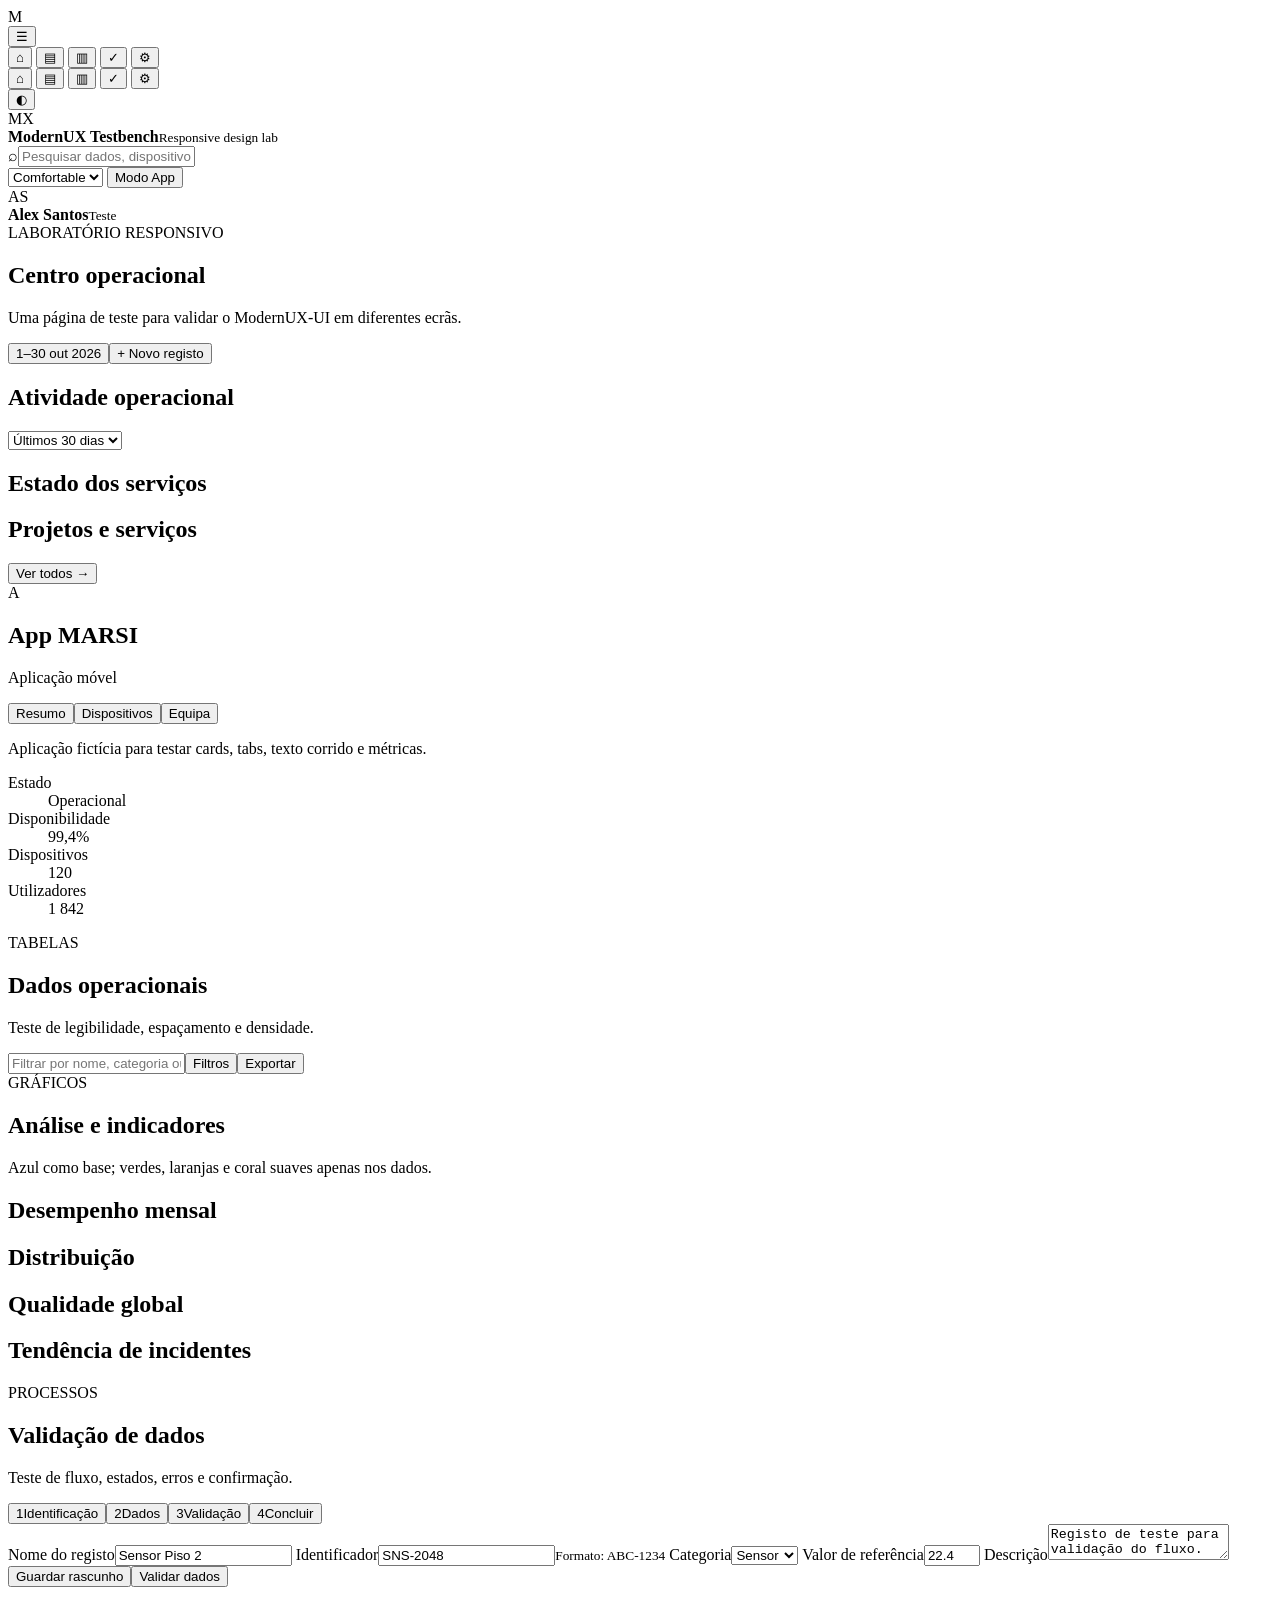
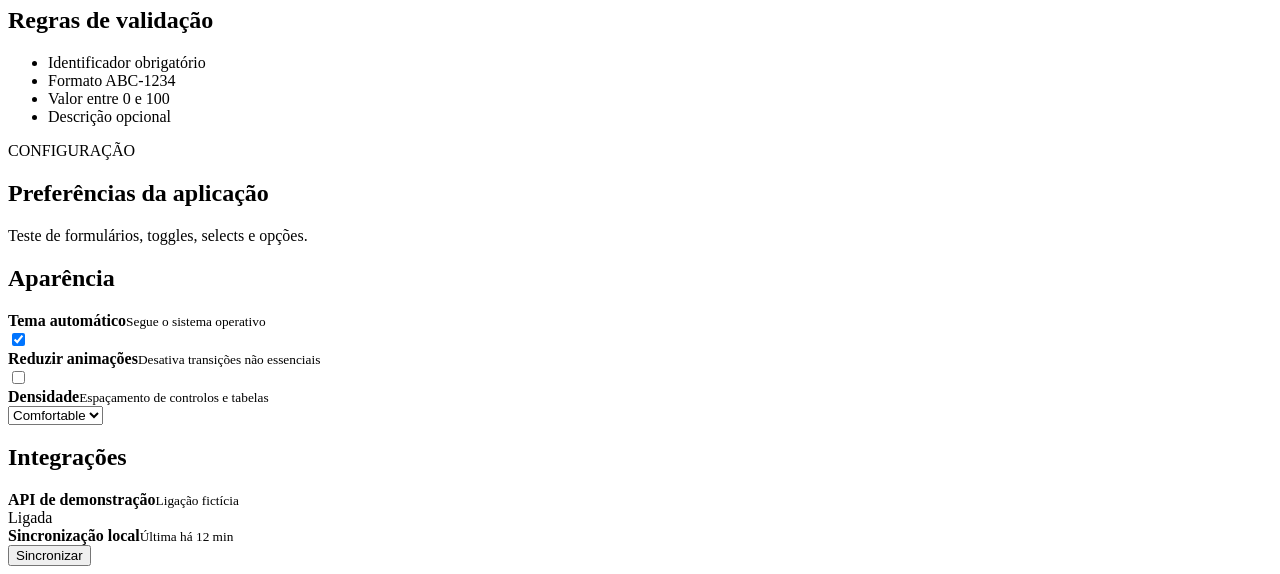
==== index.html @ af884798 "Add index.html for responsive ModernUX testbench" ====
<!doctype html>
<html lang="pt-PT">
<head>
<meta charset="utf-8">
<meta name="viewport" content="width=device-width,initial-scale=1,viewport-fit=cover">
<meta name="theme-color" content="#f4f8fc">
<title>ModernUX-UI Testbench</title>
<link rel="manifest" href="manifest.webmanifest">
<link rel="stylesheet" href="styles.css">
</head>
<body data-theme="light" data-density="comfortable" data-shell="web">
<div class="app-shell">
<aside class="rail" aria-label="Navegação principal">
  <div class="brand-mark">M</div>
  <div class="orb-wrap">
    <button id="menuOrb" class="menu-orb" aria-expanded="false" aria-label="Abrir menu">☰</button>
    <nav id="fanMenu" class="fan-menu" aria-label="Menu rápido">
      <button data-page="overview" aria-label="Visão geral">⌂</button>
      <button data-page="tables" aria-label="Tabelas">▤</button>
      <button data-page="charts" aria-label="Gráficos">▥</button>
      <button data-page="workflow" aria-label="Processos">✓</button>
      <button data-page="settings" aria-label="Configuração">⚙</button>
    </nav>
  </div>
  <nav class="rail-icons" aria-label="Atalhos">
    <button data-page="overview" title="Visão geral">⌂</button>
    <button data-page="tables" title="Tabelas">▤</button>
    <button data-page="charts" title="Gráficos">▥</button>
    <button data-page="workflow" title="Processos">✓</button>
    <button data-page="settings" title="Configuração">⚙</button>
  </nav>
  <div class="rail-bottom"><button id="themeToggle" title="Alternar tema">◐</button></div>
</aside>

<header class="topbar">
  <div class="app-identity">
    <div class="app-logo">MX</div>
    <div><strong>ModernUX Testbench</strong><small>Responsive design lab</small></div>
  </div>
  <label class="searchbox"><span>⌕</span><input placeholder="Pesquisar dados, dispositivos, projetos…" aria-label="Pesquisar"></label>
  <div class="top-actions">
    <select id="densitySelect" aria-label="Densidade">
      <option value="compact">Compact</option>
      <option value="comfortable" selected>Comfortable</option>
      <option value="spacious">Spacious</option>
    </select>
    <button id="shellToggle" class="ghost-btn">Modo App</button>
    <div class="user-chip"><span class="avatar">AS</span><div><strong>Alex Santos</strong><small>Teste</small></div></div>
  </div>
</header>

<main class="content">
<section class="page active" data-page="overview">
  <div class="page-heading">
    <div><span class="eyebrow">LABORATÓRIO RESPONSIVO</span><h1>Centro operacional</h1><p>Uma página de teste para validar o ModernUX-UI em diferentes ecrãs.</p></div>
    <div class="heading-actions"><button class="secondary-btn">1–30 out 2026</button><button class="primary-btn">+ Novo registo</button></div>
  </div>
  <div id="kpiGrid" class="kpi-grid"></div>
  <div class="dashboard-grid">
    <article class="panel panel-wide">
      <div class="panel-header"><div><span class="signal-rail"></span><h2>Atividade operacional</h2></div><select><option>Últimos 30 dias</option></select></div>
      <div id="activityChart" class="chart-host"></div>
    </article>
    <article class="panel"><div class="panel-header"><h2>Estado dos serviços</h2></div><div id="donutChart" class="donut-wrap"></div></article>
    <article class="panel table-panel span-2">
      <div class="panel-header"><div><span class="signal-rail"></span><h2>Projetos e serviços</h2></div><button class="text-btn" data-page="tables">Ver todos →</button></div>
      <div id="overviewTable"></div>
    </article>
    <article class="panel inspector">
      <div class="inspector-title"><div class="app-logo">A</div><div><h2>App MARSI</h2><p>Aplicação móvel</p></div></div>
      <div class="tabs"><button class="active">Resumo</button><button>Dispositivos</button><button>Equipa</button></div>
      <p class="muted">Aplicação fictícia para testar cards, tabs, texto corrido e métricas.</p>
      <dl class="detail-list">
        <div><dt>Estado</dt><dd><span class="status ok">Operacional</span></dd></div>
        <div><dt>Disponibilidade</dt><dd>99,4%</dd></div>
        <div><dt>Dispositivos</dt><dd>120</dd></div>
        <div><dt>Utilizadores</dt><dd>1 842</dd></div>
      </dl>
    </article>
  </div>
</section>

<section class="page" data-page="tables">
  <div class="page-heading"><div><span class="eyebrow">TABELAS</span><h1>Dados operacionais</h1><p>Teste de legibilidade, espaçamento e densidade.</p></div></div>
  <article class="panel">
    <div class="toolbar"><input id="tableSearch" placeholder="Filtrar por nome, categoria ou responsável…"><button class="secondary-btn">Filtros</button><button class="primary-btn">Exportar</button></div>
    <div id="fullTable"></div>
  </article>
</section>

<section class="page" data-page="charts">
  <div class="page-heading"><div><span class="eyebrow">GRÁFICOS</span><h1>Análise e indicadores</h1><p>Azul como base; verdes, laranjas e coral suaves apenas nos dados.</p></div></div>
  <div class="analytics-grid">
    <article class="panel span-2"><div class="panel-header"><h2>Desempenho mensal</h2></div><div id="lineChart" class="chart-host"></div></article>
    <article class="panel"><div class="panel-header"><h2>Distribuição</h2></div><div id="barsChart" class="chart-host"></div></article>
    <article class="panel"><div class="panel-header"><h2>Qualidade global</h2></div><div id="heatmap"></div></article>
    <article class="panel span-2"><div class="panel-header"><h2>Tendência de incidentes</h2></div><div id="trendChart" class="chart-host"></div></article>
  </div>
</section>

<section class="page" data-page="workflow">
  <div class="page-heading"><div><span class="eyebrow">PROCESSOS</span><h1>Validação de dados</h1><p>Teste de fluxo, estados, erros e confirmação.</p></div></div>
  <div class="workflow-layout">
    <article class="panel">
      <div class="steps"><button class="step active"><span>1</span>Identificação</button><button class="step"><span>2</span>Dados</button><button class="step"><span>3</span>Validação</button><button class="step"><span>4</span>Concluir</button></div>
      <form id="validationForm" class="form-grid" novalidate>
        <label>Nome do registo<input name="name" value="Sensor Piso 2" required></label>
        <label>Identificador<input name="id" value="SNS-2048" required pattern="[A-Z]{3}-[0-9]{4}"><small>Formato: ABC-1234</small></label>
        <label>Categoria<select name="category"><option>Sensor</option><option>Projeto</option><option>Serviço</option></select></label>
        <label>Valor de referência<input name="value" type="number" value="22.4" min="0" max="100"></label>
        <label class="span-2">Descrição<textarea name="description">Registo de teste para validação do fluxo.</textarea></label>
        <div id="formMessage" class="form-message span-2"></div>
        <div class="form-actions span-2"><button type="button" class="secondary-btn">Guardar rascunho</button><button type="submit" class="primary-btn">Validar dados</button></div>
      </form>
    </article>
    <article class="panel"><div class="panel-header"><h2>Regras de validação</h2></div><ul class="check-list"><li>Identificador obrigatório</li><li>Formato ABC-1234</li><li>Valor entre 0 e 100</li><li>Descrição opcional</li></ul></article>
  </div>
</section>

<section class="page" data-page="settings">
  <div class="page-heading"><div><span class="eyebrow">CONFIGURAÇÃO</span><h1>Preferências da aplicação</h1><p>Teste de formulários, toggles, selects e opções.</p></div></div>
  <div class="settings-grid">
    <article class="panel"><h2>Aparência</h2>
      <div class="setting-row"><div><strong>Tema automático</strong><small>Segue o sistema operativo</small></div><label class="switch"><input type="checkbox" checked><span></span></label></div>
      <div class="setting-row"><div><strong>Reduzir animações</strong><small>Desativa transições não essenciais</small></div><label class="switch"><input type="checkbox"><span></span></label></div>
      <div class="setting-row"><div><strong>Densidade</strong><small>Espaçamento de controlos e tabelas</small></div><select><option>Compact</option><option selected>Comfortable</option><option>Spacious</option></select></div>
    </article>
    <article class="panel"><h2>Integrações</h2>
      <div class="setting-row"><div><strong>API de demonstração</strong><small>Ligação fictícia</small></div><span class="status ok">Ligada</span></div>
      <div class="setting-row"><div><strong>Sincronização local</strong><small>Última há 12 min</small></div><button class="secondary-btn">Sincronizar</button></div>
    </article>
  </div>
</section>
</main>
</div>
<script src="data.js"></script>
<script src="app.js"></script>
</body>
</html>
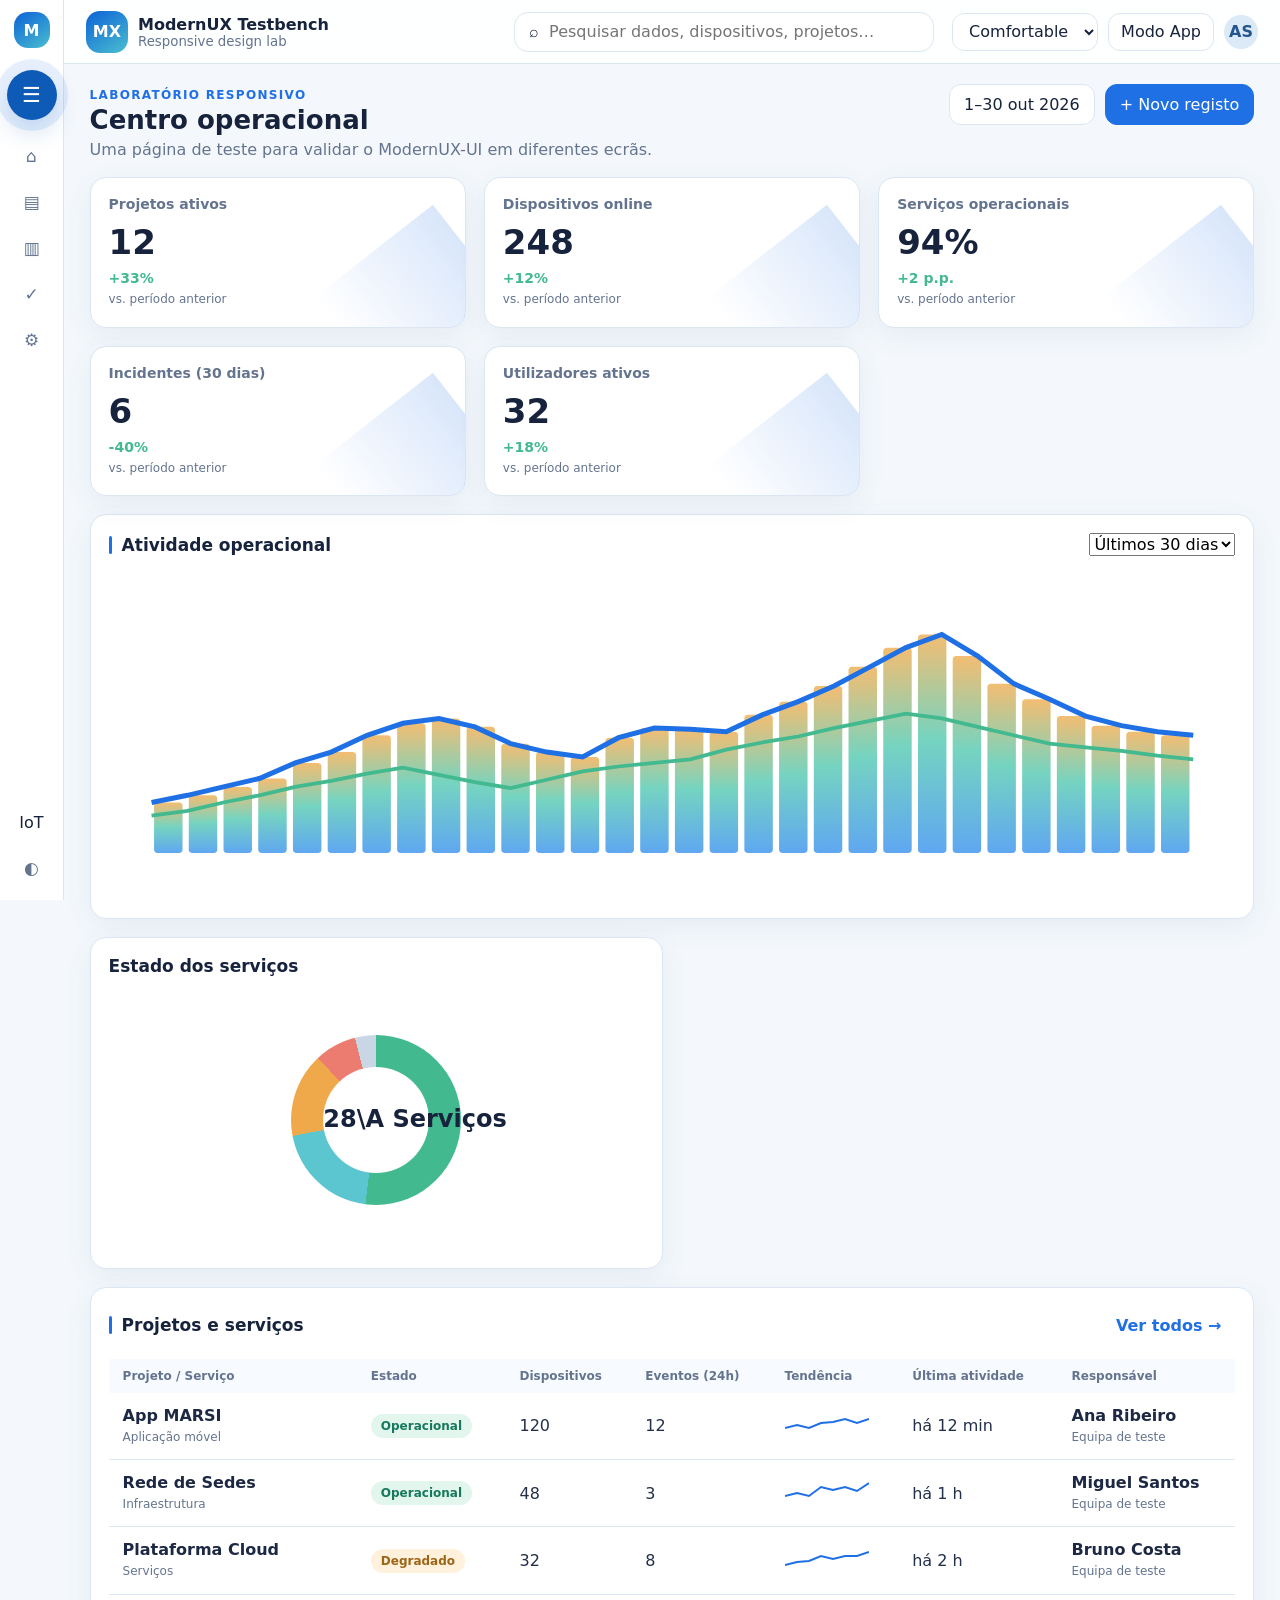
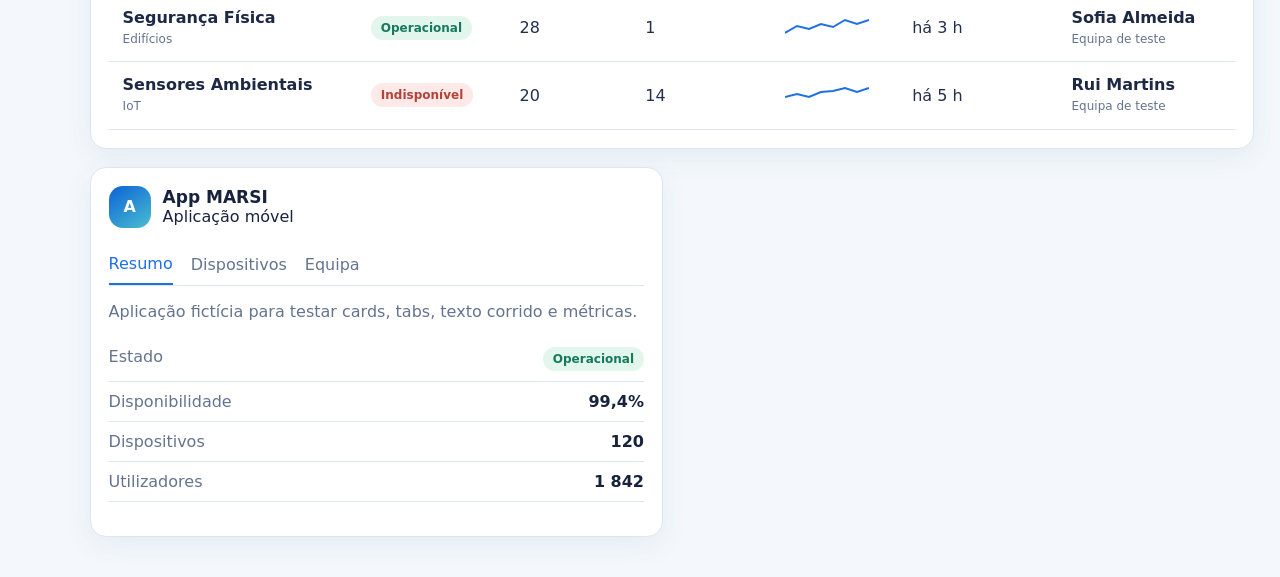
==== commit cff8973d: "Link IoT lab from main testbench" ====
--- a/index.html
+++ b/index.html
@@ -29,7 +29,7 @@
     <button data-page="workflow" title="Processos">✓</button>
     <button data-page="settings" title="Configuração">⚙</button>
   </nav>
-  <div class="rail-bottom"><button id="themeToggle" title="Alternar tema">◐</button></div>
+  <div class="rail-bottom"><a href="iot.html" title="IoT Lab" style="display:grid;place-items:center;width:40px;height:40px;border-radius:12px;text-decoration:none;color:inherit">IoT</a><button id="themeToggle" title="Alternar tema">◐</button></div>
 </aside>
 
 <header class="topbar">
--- a/styles.css
+++ b/styles.css
@@ -0,0 +1,49 @@
+:root{
+--bg:#f4f8fc;--surface:#fff;--surface2:#f7faff;--text:#17233d;--text2:#64748f;--line:#dbe6f2;
+--blue:#1f6fe5;--blue2:#63a8f6;--cyan:#5cc6d0;--green:#42b98f;--orange:#efa94b;--coral:#ed7c70;
+--shadow:0 8px 28px rgba(49,89,140,.08);--rail:64px;--top:64px;--gap:18px;--row:58px;--pad:18px;
+font-family:Inter,ui-sans-serif,system-ui,-apple-system,BlinkMacSystemFont,"Segoe UI",sans-serif}
+body[data-theme="dark"]{--bg:#101722;--surface:#17212e;--surface2:#1c2938;--text:#edf4ff;--text2:#9fb0c7;--line:#2b3a4d;--shadow:0 8px 28px rgba(0,0,0,.22)}
+body[data-density="compact"]{--gap:12px;--row:46px;--pad:14px}
+body[data-density="spacious"]{--gap:24px;--row:68px;--pad:24px}
+*{box-sizing:border-box}html,body{margin:0;min-height:100%;background:var(--bg);color:var(--text)}
+button,input,select,textarea{font:inherit}button{cursor:pointer}
+.app-shell{min-height:100vh;padding-left:var(--rail);padding-top:var(--top)}
+.rail{position:fixed;z-index:60;left:0;top:0;bottom:0;width:var(--rail);background:color-mix(in srgb,var(--surface) 92%,transparent);border-right:1px solid var(--line);display:flex;flex-direction:column;align-items:center;gap:16px;padding:12px 6px}
+.brand-mark,.app-logo{display:grid;place-items:center;background:linear-gradient(145deg,#0c62d6,#4abed0);color:#fff;font-weight:800;border-radius:14px}
+.brand-mark{width:36px;height:36px}.app-logo{width:42px;height:42px}
+.orb-wrap{position:relative;margin-top:6px}.menu-orb{width:50px;height:50px;border:0;border-radius:50%;background:#0e5bb7;color:#fff;font-size:21px;box-shadow:0 0 0 11px color-mix(in srgb,var(--blue) 10%,transparent),0 12px 24px rgba(10,87,176,.18);position:relative;z-index:4}
+.fan-menu{position:absolute;left:25px;top:25px;width:1px;height:1px;pointer-events:none}
+.fan-menu button{position:absolute;width:40px;height:40px;border-radius:50%;border:1px solid var(--line);background:var(--surface);color:var(--text);box-shadow:var(--shadow);opacity:0;transform:translate(-20px,-20px) scale(.7);transition:.22s ease}
+.orb-wrap.open .fan-menu{pointer-events:auto}.orb-wrap.open .fan-menu button{opacity:1}
+.orb-wrap.open .fan-menu button:nth-child(1){transform:translate(8px,-86px)}.orb-wrap.open .fan-menu button:nth-child(2){transform:translate(48px,-68px)}
+.orb-wrap.open .fan-menu button:nth-child(3){transform:translate(70px,-28px)}.orb-wrap.open .fan-menu button:nth-child(4){transform:translate(64px,16px)}
+.orb-wrap.open .fan-menu button:nth-child(5){transform:translate(32px,50px)}
+.rail-icons,.rail-bottom{display:flex;flex-direction:column;gap:6px}.rail-icons button,.rail-bottom button{width:40px;height:40px;border:0;border-radius:12px;background:transparent;color:var(--text2);font-size:17px}
+.rail-icons button:hover,.rail-icons button.active,.rail-bottom button:hover{background:var(--surface2);color:var(--blue)}.rail-bottom{margin-top:auto}
+.topbar{position:fixed;z-index:50;left:var(--rail);right:0;top:0;height:var(--top);display:grid;grid-template-columns:minmax(220px,1fr) minmax(260px,520px) minmax(260px,1fr);align-items:center;gap:18px;padding:0 22px;background:color-mix(in srgb,var(--surface) 88%,transparent);backdrop-filter:blur(18px);border-bottom:1px solid var(--line)}
+.app-identity,.user-chip{display:flex;align-items:center;gap:10px}.app-identity strong,.app-identity small,.user-chip strong,.user-chip small{display:block}.app-identity small,.user-chip small{color:var(--text2)}
+.searchbox{height:40px;border:1px solid var(--line);border-radius:14px;background:var(--surface);display:flex;align-items:center;gap:8px;padding:0 14px}.searchbox input{border:0;outline:0;background:transparent;width:100%;color:var(--text)}
+.top-actions{display:flex;justify-content:flex-end;align-items:center;gap:10px}.top-actions select,.ghost-btn{height:38px;border:1px solid var(--line);background:var(--surface);color:var(--text);border-radius:12px;padding:0 12px}.avatar{width:34px;height:34px;border-radius:50%;display:grid;place-items:center;background:#dce9f7;color:#23558e;font-weight:700}
+.content{padding:20px clamp(14px,2vw,34px) 40px;max-width:1920px;margin:0 auto}.page{display:none}.page.active{display:block}
+.page-heading{display:flex;justify-content:space-between;align-items:flex-start;gap:20px;margin-bottom:var(--gap)}.page-heading h1{font-size:clamp(26px,2vw,38px);line-height:1.05;margin:4px 0 6px}.page-heading p{margin:0;color:var(--text2)}.eyebrow{font-size:12px;letter-spacing:.11em;color:var(--blue);font-weight:700}.heading-actions{display:flex;gap:10px}
+.primary-btn,.secondary-btn,.text-btn{border-radius:12px;padding:10px 14px}.primary-btn{background:var(--blue);color:#fff;border:1px solid var(--blue)}.secondary-btn{background:var(--surface);color:var(--text);border:1px solid var(--line)}.text-btn{border:0;background:transparent;color:var(--blue);font-weight:700}
+.kpi-grid{display:grid;grid-template-columns:repeat(5,minmax(0,1fr));gap:var(--gap);margin-bottom:var(--gap)}.kpi{position:relative;overflow:hidden;min-height:136px;padding:18px;background:var(--surface);border:1px solid var(--line);border-radius:16px;box-shadow:var(--shadow)}
+.kpi::after{content:"";position:absolute;right:-30px;bottom:-58px;width:150px;height:150px;transform:rotate(-38deg);background:linear-gradient(90deg,transparent,color-mix(in srgb,var(--blue) 17%,transparent));pointer-events:none}
+.kpi h3{margin:0;color:var(--text2);font-size:14px;font-weight:600}.kpi strong{display:block;font-size:34px;margin:10px 0 6px}.delta{font-size:14px;color:var(--green);font-weight:700}
+.dashboard-grid,.analytics-grid{display:grid;grid-template-columns:2fr 1fr 1fr;gap:var(--gap)}.panel{background:var(--surface);border:1px solid var(--line);border-radius:16px;padding:var(--pad);box-shadow:var(--shadow);min-width:0}.panel-wide,.span-2{grid-column:span 2}.panel-header{display:flex;align-items:center;justify-content:space-between;gap:12px;margin-bottom:14px}.panel-header>div{display:flex;align-items:center;gap:10px}.panel h2{font-size:17px;margin:0}.signal-rail{display:inline-block;width:3px;height:18px;border-radius:3px;background:var(--blue)}
+.chart-host{min-height:260px;overflow:hidden}.chart-host svg{width:100%;height:100%;min-height:260px}.donut-wrap{display:grid;place-items:center;min-height:260px}.donut{width:170px;height:170px;border-radius:50%;background:conic-gradient(var(--green) 0 52%,var(--cyan) 52% 72%,var(--orange) 72% 88%,var(--coral) 88% 96%,#c9d6e5 96%);display:grid;place-items:center}.donut::after{content:"28\\A Serviços";white-space:pre;text-align:center;display:grid;place-items:center;width:106px;height:106px;border-radius:50%;background:var(--surface);font-weight:800;font-size:24px;line-height:1.2}
+.inspector{grid-row:span 2}.inspector-title{display:flex;gap:12px;align-items:center}.inspector-title h2,.inspector-title p{margin:0}.tabs{display:flex;gap:18px;border-bottom:1px solid var(--line);margin:16px 0}.tabs button{border:0;background:transparent;color:var(--text2);padding:10px 0}.tabs .active{color:var(--blue);border-bottom:2px solid var(--blue)}.muted{color:var(--text2)}
+.detail-list>div{display:flex;justify-content:space-between;gap:20px;padding:10px 0;border-bottom:1px solid var(--line)}.detail-list dt{color:var(--text2)}.detail-list dd{margin:0;font-weight:700}
+.status{display:inline-flex;align-items:center;padding:5px 10px;border-radius:999px;font-size:12px;font-weight:700}.status.ok{background:#e2f6ee;color:#16795c}.status.warn{background:#fff1dc;color:#9c6417}.status.bad{background:#fde9e7;color:#b34239}
+.data-table{width:100%;border-collapse:separate;border-spacing:0}.data-table th{text-align:left;color:var(--text2);font-size:12px;font-weight:600;background:var(--surface2);padding:10px 14px}.data-table td{padding:13px 14px;border-bottom:1px solid var(--line);vertical-align:middle;height:var(--row);color:color-mix(in srgb,var(--text) 84%,var(--text2))}.cell-title{font-weight:600;color:color-mix(in srgb,var(--text) 92%,var(--text2))}.cell-sub{display:block;color:var(--text2);font-size:12px;margin-top:4px;line-height:1.45}.spark{width:84px;height:24px}.spark polyline{fill:none;stroke:var(--blue);stroke-width:2}.table-wrap{overflow:auto}
+.toolbar{display:flex;gap:10px;margin-bottom:14px}.toolbar input{flex:1;min-width:180px;border:1px solid var(--line);background:var(--surface2);color:var(--text);border-radius:12px;padding:11px 13px}
+#heatmap{display:grid;grid-template-columns:repeat(7,1fr);gap:8px;padding-top:18px}.heat{aspect-ratio:1;border-radius:9px;background:color-mix(in srgb,var(--green) var(--v),var(--surface2))}
+.workflow-layout{display:grid;grid-template-columns:2fr 1fr;gap:var(--gap)}.steps{display:flex;gap:10px;flex-wrap:wrap;margin-bottom:22px}.step{border:0;background:var(--surface2);color:var(--text2);padding:9px 12px;border-radius:12px}.step span{display:inline-grid;place-items:center;width:24px;height:24px;border-radius:50%;background:var(--surface);margin-right:6px}.step.active{color:var(--blue);font-weight:700}
+.form-grid{display:grid;grid-template-columns:1fr 1fr;gap:16px}.form-grid label{display:flex;flex-direction:column;gap:7px;font-weight:600}.form-grid small{color:var(--text2);font-weight:400}.form-grid input,.form-grid select,.form-grid textarea{border:1px solid var(--line);background:var(--surface2);color:var(--text);border-radius:12px;padding:11px 12px;outline:none}.form-grid textarea{min-height:110px;resize:vertical}.form-grid input:focus,.form-grid select:focus,.form-grid textarea:focus{border-color:var(--blue);box-shadow:0 0 0 3px color-mix(in srgb,var(--blue) 15%,transparent)}.span-2{grid-column:span 2}.form-actions{display:flex;justify-content:flex-end;gap:10px}.form-message{padding:12px;border-radius:12px;display:none}.form-message.ok{display:block;background:#e7f7f0;color:#176d53}.form-message.bad{display:block;background:#fdeceb;color:#a43b34}
+.check-list{padding-left:20px;line-height:2}.settings-grid{display:grid;grid-template-columns:1fr 1fr;gap:var(--gap)}.setting-row{display:flex;align-items:center;justify-content:space-between;gap:20px;padding:16px 0;border-bottom:1px solid var(--line)}.setting-row small{display:block;color:var(--text2);margin-top:3px}.switch input{display:none}.switch span{display:block;width:46px;height:26px;border-radius:999px;background:#c6d3e1;position:relative}.switch span::after{content:"";position:absolute;width:20px;height:20px;top:3px;left:3px;border-radius:50%;background:#fff;transition:.2s}.switch input:checked+span{background:var(--blue)}.switch input:checked+span::after{transform:translateX(20px)}
+body[data-shell="app"] .topbar{grid-template-columns:1fr minmax(240px,500px) auto}body[data-shell="app"] .content{max-width:none}
+@media (min-width:2200px){:root{--rail:76px;--top:70px}.content{max-width:2400px}.kpi{min-height:160px}.chart-host,.chart-host svg{min-height:340px}}
+@media (max-width:1280px){.kpi-grid{grid-template-columns:repeat(3,1fr)}.dashboard-grid,.analytics-grid{grid-template-columns:1fr 1fr}.inspector{grid-row:auto}.panel-wide,.span-2{grid-column:span 2}.topbar{grid-template-columns:1fr minmax(240px,420px) auto}.user-chip>div{display:none}}
+@media (max-width:900px){:root{--rail:56px;--top:58px}.topbar{left:0;padding-left:68px;grid-template-columns:1fr auto}.app-identity{display:none}.searchbox{grid-column:1}.top-actions select,.user-chip{display:none}.content{padding:16px 12px 28px}.app-shell{padding-left:0}.rail{width:56px;top:58px;border-radius:0 18px 18px 0;height:calc(100vh - 58px)}.brand-mark{display:none}.menu-orb{width:46px;height:46px}.rail-icons button{width:40px;height:40px}.page-heading{flex-direction:column}.heading-actions{width:100%}.heading-actions>*{flex:1}.kpi-grid{grid-template-columns:repeat(2,1fr)}.dashboard-grid,.analytics-grid,.workflow-layout,.settings-grid{grid-template-columns:1fr}.panel-wide,.span-2{grid-column:auto}.inspector{order:3}}
+@media (max-width:600px){.topbar{padding-right:10px}.searchbox{display:none}.top-actions{grid-column:2}.ghost-btn{font-size:12px;padding:0 9px}.content{padding-left:66px}.kpi-grid{grid-template-columns:1fr}.kpi{min-height:118px}.page-heading h1{font-size:28px}.form-grid{grid-template-columns:1fr}.span-2{grid-column:auto}.toolbar{flex-wrap:wrap}.toolbar input{flex-basis:100%}.data-table{min-width:760px}.chart-host,.chart-host svg{min-height:230px}.donut-wrap{min-height:220px}}
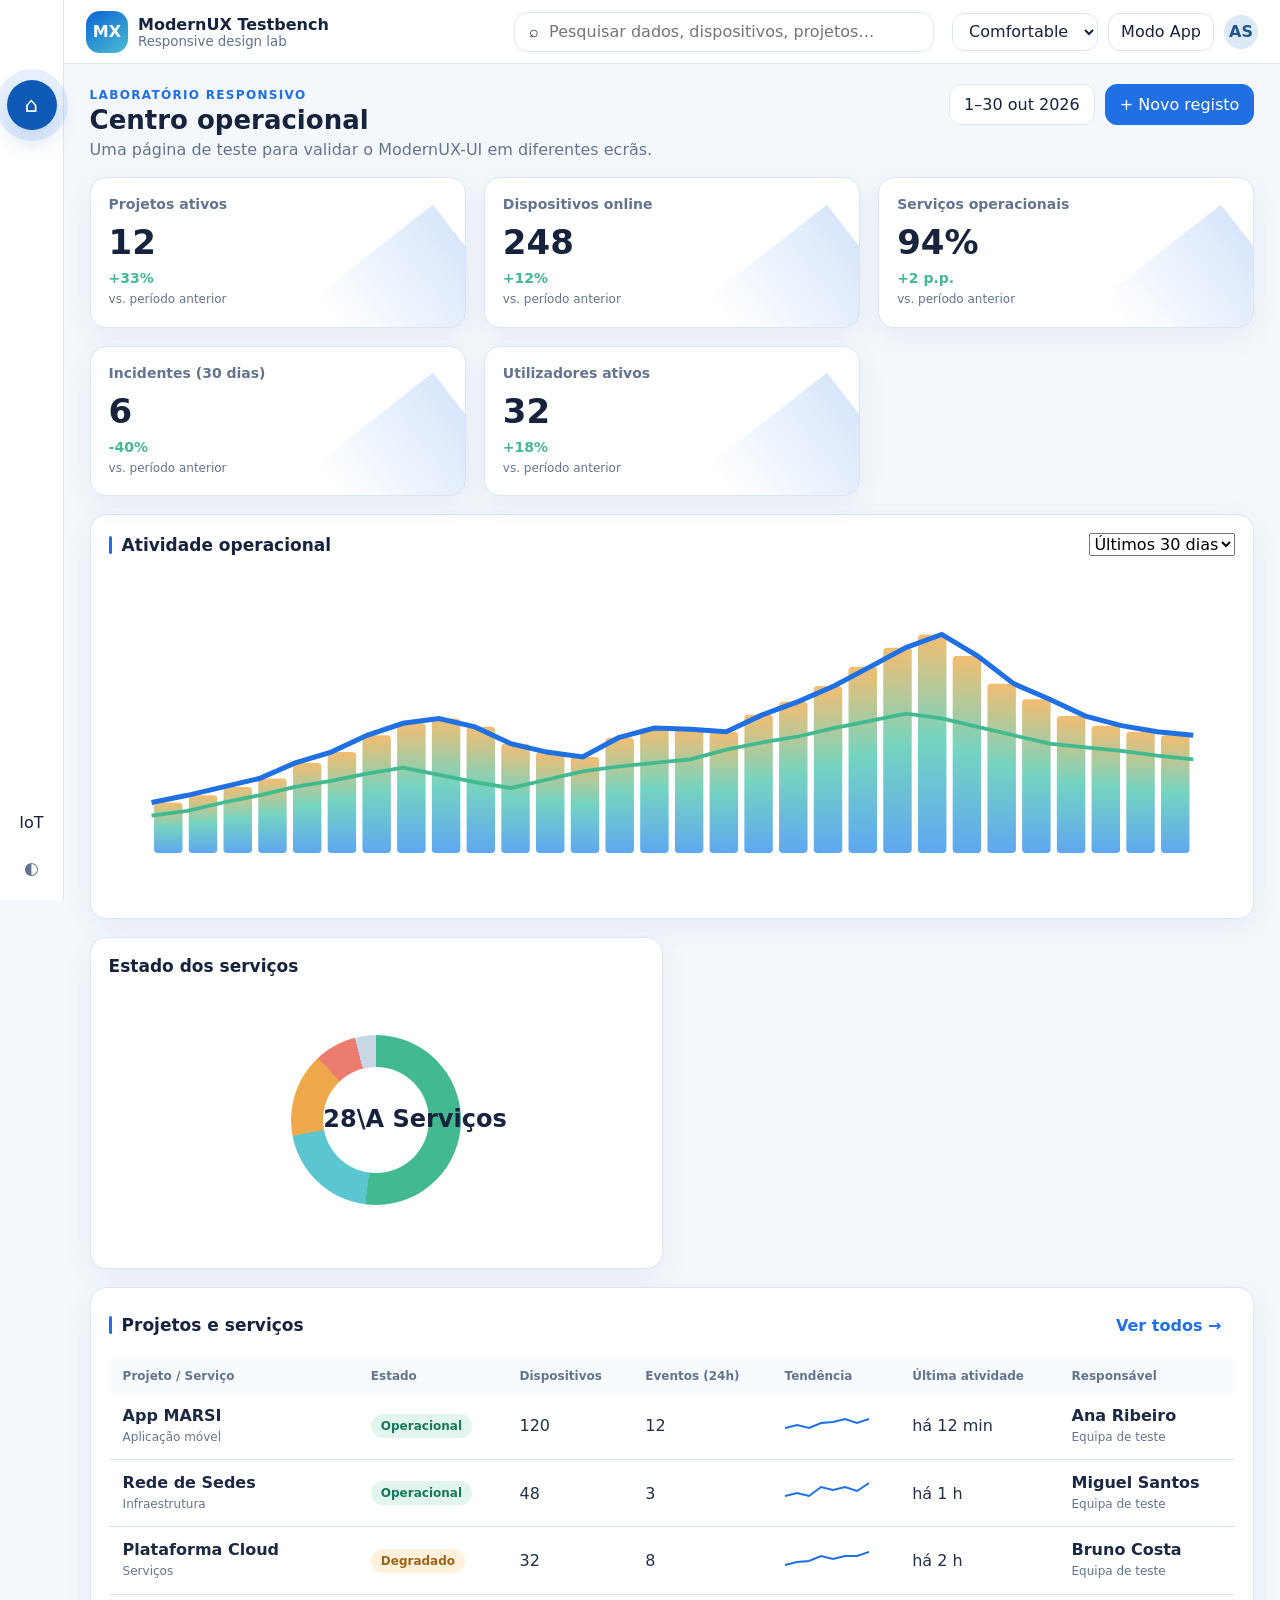
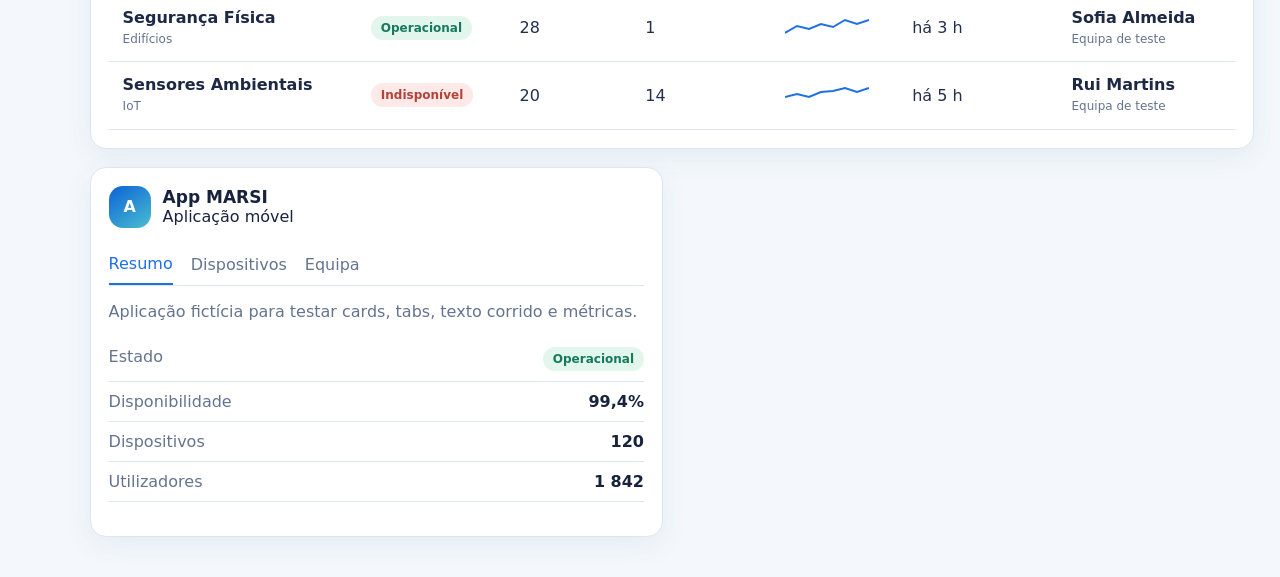
==== commit 16baa515: "Refine radial navigation menu behavior" ====
--- a/index.html
+++ b/index.html
@@ -1,139 +1,131 @@
-<!doctype html>
-<html lang="pt-PT">
-<head>
-<meta charset="utf-8">
-<meta name="viewport" content="width=device-width,initial-scale=1,viewport-fit=cover">
-<meta name="theme-color" content="#f4f8fc">
-<title>ModernUX-UI Testbench</title>
-<link rel="manifest" href="manifest.webmanifest">
-<link rel="stylesheet" href="styles.css">
-</head>
-<body data-theme="light" data-density="comfortable" data-shell="web">
-<div class="app-shell">
-<aside class="rail" aria-label="Navegação principal">
-  <div class="brand-mark">M</div>
-  <div class="orb-wrap">
-    <button id="menuOrb" class="menu-orb" aria-expanded="false" aria-label="Abrir menu">☰</button>
-    <nav id="fanMenu" class="fan-menu" aria-label="Menu rápido">
-      <button data-page="overview" aria-label="Visão geral">⌂</button>
-      <button data-page="tables" aria-label="Tabelas">▤</button>
-      <button data-page="charts" aria-label="Gráficos">▥</button>
-      <button data-page="workflow" aria-label="Processos">✓</button>
-      <button data-page="settings" aria-label="Configuração">⚙</button>
-    </nav>
-  </div>
-  <nav class="rail-icons" aria-label="Atalhos">
-    <button data-page="overview" title="Visão geral">⌂</button>
-    <button data-page="tables" title="Tabelas">▤</button>
-    <button data-page="charts" title="Gráficos">▥</button>
-    <button data-page="workflow" title="Processos">✓</button>
-    <button data-page="settings" title="Configuração">⚙</button>
-  </nav>
-  <div class="rail-bottom"><a href="iot.html" title="IoT Lab" style="display:grid;place-items:center;width:40px;height:40px;border-radius:12px;text-decoration:none;color:inherit">IoT</a><button id="themeToggle" title="Alternar tema">◐</button></div>
-</aside>
-
-<header class="topbar">
-  <div class="app-identity">
-    <div class="app-logo">MX</div>
-    <div><strong>ModernUX Testbench</strong><small>Responsive design lab</small></div>
-  </div>
-  <label class="searchbox"><span>⌕</span><input placeholder="Pesquisar dados, dispositivos, projetos…" aria-label="Pesquisar"></label>
-  <div class="top-actions">
-    <select id="densitySelect" aria-label="Densidade">
-      <option value="compact">Compact</option>
-      <option value="comfortable" selected>Comfortable</option>
-      <option value="spacious">Spacious</option>
-    </select>
-    <button id="shellToggle" class="ghost-btn">Modo App</button>
-    <div class="user-chip"><span class="avatar">AS</span><div><strong>Alex Santos</strong><small>Teste</small></div></div>
-  </div>
-</header>
-
-<main class="content">
-<section class="page active" data-page="overview">
-  <div class="page-heading">
-    <div><span class="eyebrow">LABORATÓRIO RESPONSIVO</span><h1>Centro operacional</h1><p>Uma página de teste para validar o ModernUX-UI em diferentes ecrãs.</p></div>
-    <div class="heading-actions"><button class="secondary-btn">1–30 out 2026</button><button class="primary-btn">+ Novo registo</button></div>
-  </div>
-  <div id="kpiGrid" class="kpi-grid"></div>
-  <div class="dashboard-grid">
-    <article class="panel panel-wide">
-      <div class="panel-header"><div><span class="signal-rail"></span><h2>Atividade operacional</h2></div><select><option>Últimos 30 dias</option></select></div>
-      <div id="activityChart" class="chart-host"></div>
-    </article>
-    <article class="panel"><div class="panel-header"><h2>Estado dos serviços</h2></div><div id="donutChart" class="donut-wrap"></div></article>
-    <article class="panel table-panel span-2">
-      <div class="panel-header"><div><span class="signal-rail"></span><h2>Projetos e serviços</h2></div><button class="text-btn" data-page="tables">Ver todos →</button></div>
-      <div id="overviewTable"></div>
-    </article>
-    <article class="panel inspector">
-      <div class="inspector-title"><div class="app-logo">A</div><div><h2>App MARSI</h2><p>Aplicação móvel</p></div></div>
-      <div class="tabs"><button class="active">Resumo</button><button>Dispositivos</button><button>Equipa</button></div>
-      <p class="muted">Aplicação fictícia para testar cards, tabs, texto corrido e métricas.</p>
-      <dl class="detail-list">
-        <div><dt>Estado</dt><dd><span class="status ok">Operacional</span></dd></div>
-        <div><dt>Disponibilidade</dt><dd>99,4%</dd></div>
-        <div><dt>Dispositivos</dt><dd>120</dd></div>
-        <div><dt>Utilizadores</dt><dd>1 842</dd></div>
-      </dl>
-    </article>
-  </div>
-</section>
-
-<section class="page" data-page="tables">
-  <div class="page-heading"><div><span class="eyebrow">TABELAS</span><h1>Dados operacionais</h1><p>Teste de legibilidade, espaçamento e densidade.</p></div></div>
-  <article class="panel">
-    <div class="toolbar"><input id="tableSearch" placeholder="Filtrar por nome, categoria ou responsável…"><button class="secondary-btn">Filtros</button><button class="primary-btn">Exportar</button></div>
-    <div id="fullTable"></div>
-  </article>
-</section>
-
-<section class="page" data-page="charts">
-  <div class="page-heading"><div><span class="eyebrow">GRÁFICOS</span><h1>Análise e indicadores</h1><p>Azul como base; verdes, laranjas e coral suaves apenas nos dados.</p></div></div>
-  <div class="analytics-grid">
-    <article class="panel span-2"><div class="panel-header"><h2>Desempenho mensal</h2></div><div id="lineChart" class="chart-host"></div></article>
-    <article class="panel"><div class="panel-header"><h2>Distribuição</h2></div><div id="barsChart" class="chart-host"></div></article>
-    <article class="panel"><div class="panel-header"><h2>Qualidade global</h2></div><div id="heatmap"></div></article>
-    <article class="panel span-2"><div class="panel-header"><h2>Tendência de incidentes</h2></div><div id="trendChart" class="chart-host"></div></article>
-  </div>
-</section>
-
-<section class="page" data-page="workflow">
-  <div class="page-heading"><div><span class="eyebrow">PROCESSOS</span><h1>Validação de dados</h1><p>Teste de fluxo, estados, erros e confirmação.</p></div></div>
-  <div class="workflow-layout">
-    <article class="panel">
-      <div class="steps"><button class="step active"><span>1</span>Identificação</button><button class="step"><span>2</span>Dados</button><button class="step"><span>3</span>Validação</button><button class="step"><span>4</span>Concluir</button></div>
-      <form id="validationForm" class="form-grid" novalidate>
-        <label>Nome do registo<input name="name" value="Sensor Piso 2" required></label>
-        <label>Identificador<input name="id" value="SNS-2048" required pattern="[A-Z]{3}-[0-9]{4}"><small>Formato: ABC-1234</small></label>
-        <label>Categoria<select name="category"><option>Sensor</option><option>Projeto</option><option>Serviço</option></select></label>
-        <label>Valor de referência<input name="value" type="number" value="22.4" min="0" max="100"></label>
-        <label class="span-2">Descrição<textarea name="description">Registo de teste para validação do fluxo.</textarea></label>
-        <div id="formMessage" class="form-message span-2"></div>
-        <div class="form-actions span-2"><button type="button" class="secondary-btn">Guardar rascunho</button><button type="submit" class="primary-btn">Validar dados</button></div>
-      </form>
-    </article>
-    <article class="panel"><div class="panel-header"><h2>Regras de validação</h2></div><ul class="check-list"><li>Identificador obrigatório</li><li>Formato ABC-1234</li><li>Valor entre 0 e 100</li><li>Descrição opcional</li></ul></article>
-  </div>
-</section>
-
-<section class="page" data-page="settings">
-  <div class="page-heading"><div><span class="eyebrow">CONFIGURAÇÃO</span><h1>Preferências da aplicação</h1><p>Teste de formulários, toggles, selects e opções.</p></div></div>
-  <div class="settings-grid">
-    <article class="panel"><h2>Aparência</h2>
-      <div class="setting-row"><div><strong>Tema automático</strong><small>Segue o sistema operativo</small></div><label class="switch"><input type="checkbox" checked><span></span></label></div>
-      <div class="setting-row"><div><strong>Reduzir animações</strong><small>Desativa transições não essenciais</small></div><label class="switch"><input type="checkbox"><span></span></label></div>
-      <div class="setting-row"><div><strong>Densidade</strong><small>Espaçamento de controlos e tabelas</small></div><select><option>Compact</option><option selected>Comfortable</option><option>Spacious</option></select></div>
-    </article>
-    <article class="panel"><h2>Integrações</h2>
-      <div class="setting-row"><div><strong>API de demonstração</strong><small>Ligação fictícia</small></div><span class="status ok">Ligada</span></div>
-      <div class="setting-row"><div><strong>Sincronização local</strong><small>Última há 12 min</small></div><button class="secondary-btn">Sincronizar</button></div>
-    </article>
-  </div>
-</section>
-</main>
-</div>
-<script src="data.js"></script>
-<script src="app.js"></script>
-</body>
+<!doctype html>
+<html lang="pt-PT">
+<head>
+<meta charset="utf-8">
+<meta name="viewport" content="width=device-width,initial-scale=1,viewport-fit=cover">
+<meta name="theme-color" content="#f4f8fc">
+<title>ModernUX-UI Testbench</title>
+<link rel="manifest" href="manifest.webmanifest">
+<link rel="stylesheet" href="styles.css">
+</head>
+<body data-theme="light" data-density="comfortable" data-shell="web">
+<div class="app-shell">
+<aside class="rail" aria-label="Navegação principal">
+  <div class="orb-wrap">
+    <button id="menuOrb" class="menu-orb" aria-controls="fanMenu" aria-expanded="false" aria-label="Abrir menu, página atual: Visão geral">⌂</button>
+    <nav id="fanMenu" class="fan-menu" aria-label="Menu rápido" inert>
+      <button data-page="overview" aria-label="Visão geral">⌂</button>
+      <button data-page="tables" aria-label="Tabelas">▤</button>
+      <button data-page="charts" aria-label="Gráficos">▥</button>
+      <button data-page="workflow" aria-label="Processos">✓</button>
+      <button data-page="settings" aria-label="Configuração">⚙</button>
+    </nav>
+  </div>
+  <div class="rail-bottom"><a href="iot.html" title="IoT Lab" style="display:grid;place-items:center;width:40px;height:40px;border-radius:12px;text-decoration:none;color:inherit">IoT</a><button id="themeToggle" title="Alternar tema">◐</button></div>
+</aside>
+
+<header class="topbar">
+  <div class="app-identity">
+    <div class="app-logo">MX</div>
+    <div><strong>ModernUX Testbench</strong><small>Responsive design lab</small></div>
+  </div>
+  <label class="searchbox"><span>⌕</span><input placeholder="Pesquisar dados, dispositivos, projetos…" aria-label="Pesquisar"></label>
+  <div class="top-actions">
+    <select id="densitySelect" aria-label="Densidade">
+      <option value="compact">Compact</option>
+      <option value="comfortable" selected>Comfortable</option>
+      <option value="spacious">Spacious</option>
+    </select>
+    <button id="shellToggle" class="ghost-btn">Modo App</button>
+    <div class="user-chip"><span class="avatar">AS</span><div><strong>Alex Santos</strong><small>Teste</small></div></div>
+  </div>
+</header>
+
+<main class="content">
+<section class="page active" data-page="overview">
+  <div class="page-heading">
+    <div><span class="eyebrow">LABORATÓRIO RESPONSIVO</span><h1>Centro operacional</h1><p>Uma página de teste para validar o ModernUX-UI em diferentes ecrãs.</p></div>
+    <div class="heading-actions"><button class="secondary-btn">1–30 out 2026</button><button class="primary-btn">+ Novo registo</button></div>
+  </div>
+  <div id="kpiGrid" class="kpi-grid"></div>
+  <div class="dashboard-grid">
+    <article class="panel panel-wide">
+      <div class="panel-header"><div><span class="signal-rail"></span><h2>Atividade operacional</h2></div><select><option>Últimos 30 dias</option></select></div>
+      <div id="activityChart" class="chart-host"></div>
+    </article>
+    <article class="panel"><div class="panel-header"><h2>Estado dos serviços</h2></div><div id="donutChart" class="donut-wrap"></div></article>
+    <article class="panel table-panel span-2">
+      <div class="panel-header"><div><span class="signal-rail"></span><h2>Projetos e serviços</h2></div><button class="text-btn" data-page="tables">Ver todos →</button></div>
+      <div id="overviewTable"></div>
+    </article>
+    <article class="panel inspector">
+      <div class="inspector-title"><div class="app-logo">A</div><div><h2>App MARSI</h2><p>Aplicação móvel</p></div></div>
+      <div class="tabs"><button class="active">Resumo</button><button>Dispositivos</button><button>Equipa</button></div>
+      <p class="muted">Aplicação fictícia para testar cards, tabs, texto corrido e métricas.</p>
+      <dl class="detail-list">
+        <div><dt>Estado</dt><dd><span class="status ok">Operacional</span></dd></div>
+        <div><dt>Disponibilidade</dt><dd>99,4%</dd></div>
+        <div><dt>Dispositivos</dt><dd>120</dd></div>
+        <div><dt>Utilizadores</dt><dd>1 842</dd></div>
+      </dl>
+    </article>
+  </div>
+</section>
+
+<section class="page" data-page="tables">
+  <div class="page-heading"><div><span class="eyebrow">TABELAS</span><h1>Dados operacionais</h1><p>Teste de legibilidade, espaçamento e densidade.</p></div></div>
+  <article class="panel">
+    <div class="toolbar"><input id="tableSearch" placeholder="Filtrar por nome, categoria ou responsável…"><button class="secondary-btn">Filtros</button><button class="primary-btn">Exportar</button></div>
+    <div id="fullTable"></div>
+  </article>
+</section>
+
+<section class="page" data-page="charts">
+  <div class="page-heading"><div><span class="eyebrow">GRÁFICOS</span><h1>Análise e indicadores</h1><p>Azul como base; verdes, laranjas e coral suaves apenas nos dados.</p></div></div>
+  <div class="analytics-grid">
+    <article class="panel span-2"><div class="panel-header"><h2>Desempenho mensal</h2></div><div id="lineChart" class="chart-host"></div></article>
+    <article class="panel"><div class="panel-header"><h2>Distribuição</h2></div><div id="barsChart" class="chart-host"></div></article>
+    <article class="panel"><div class="panel-header"><h2>Qualidade global</h2></div><div id="heatmap"></div></article>
+    <article class="panel span-2"><div class="panel-header"><h2>Tendência de incidentes</h2></div><div id="trendChart" class="chart-host"></div></article>
+  </div>
+</section>
+
+<section class="page" data-page="workflow">
+  <div class="page-heading"><div><span class="eyebrow">PROCESSOS</span><h1>Validação de dados</h1><p>Teste de fluxo, estados, erros e confirmação.</p></div></div>
+  <div class="workflow-layout">
+    <article class="panel">
+      <div class="steps"><button class="step active"><span>1</span>Identificação</button><button class="step"><span>2</span>Dados</button><button class="step"><span>3</span>Validação</button><button class="step"><span>4</span>Concluir</button></div>
+      <form id="validationForm" class="form-grid" novalidate>
+        <label>Nome do registo<input name="name" value="Sensor Piso 2" required></label>
+        <label>Identificador<input name="id" value="SNS-2048" required pattern="[A-Z]{3}-[0-9]{4}"><small>Formato: ABC-1234</small></label>
+        <label>Categoria<select name="category"><option>Sensor</option><option>Projeto</option><option>Serviço</option></select></label>
+        <label>Valor de referência<input name="value" type="number" value="22.4" min="0" max="100"></label>
+        <label class="span-2">Descrição<textarea name="description">Registo de teste para validação do fluxo.</textarea></label>
+        <div id="formMessage" class="form-message span-2"></div>
+        <div class="form-actions span-2"><button type="button" class="secondary-btn">Guardar rascunho</button><button type="submit" class="primary-btn">Validar dados</button></div>
+      </form>
+    </article>
+    <article class="panel"><div class="panel-header"><h2>Regras de validação</h2></div><ul class="check-list"><li>Identificador obrigatório</li><li>Formato ABC-1234</li><li>Valor entre 0 e 100</li><li>Descrição opcional</li></ul></article>
+  </div>
+</section>
+
+<section class="page" data-page="settings">
+  <div class="page-heading"><div><span class="eyebrow">CONFIGURAÇÃO</span><h1>Preferências da aplicação</h1><p>Teste de formulários, toggles, selects e opções.</p></div></div>
+  <div class="settings-grid">
+    <article class="panel"><h2>Aparência</h2>
+      <div class="setting-row"><div><strong>Tema automático</strong><small>Segue o sistema operativo</small></div><label class="switch"><input type="checkbox" checked><span></span></label></div>
+      <div class="setting-row"><div><strong>Reduzir animações</strong><small>Desativa transições não essenciais</small></div><label class="switch"><input type="checkbox"><span></span></label></div>
+      <div class="setting-row"><div><strong>Densidade</strong><small>Espaçamento de controlos e tabelas</small></div><select><option>Compact</option><option selected>Comfortable</option><option>Spacious</option></select></div>
+    </article>
+    <article class="panel"><h2>Integrações</h2>
+      <div class="setting-row"><div><strong>API de demonstração</strong><small>Ligação fictícia</small></div><span class="status ok">Ligada</span></div>
+      <div class="setting-row"><div><strong>Sincronização local</strong><small>Última há 12 min</small></div><button class="secondary-btn">Sincronizar</button></div>
+    </article>
+  </div>
+</section>
+</main>
+</div>
+<script src="data.js"></script>
+<script src="app.js"></script>
+</body>
 </html>
--- a/styles.css
+++ b/styles.css
@@ -1,49 +1,52 @@
-:root{
---bg:#f4f8fc;--surface:#fff;--surface2:#f7faff;--text:#17233d;--text2:#64748f;--line:#dbe6f2;
---blue:#1f6fe5;--blue2:#63a8f6;--cyan:#5cc6d0;--green:#42b98f;--orange:#efa94b;--coral:#ed7c70;
---shadow:0 8px 28px rgba(49,89,140,.08);--rail:64px;--top:64px;--gap:18px;--row:58px;--pad:18px;
-font-family:Inter,ui-sans-serif,system-ui,-apple-system,BlinkMacSystemFont,"Segoe UI",sans-serif}
-body[data-theme="dark"]{--bg:#101722;--surface:#17212e;--surface2:#1c2938;--text:#edf4ff;--text2:#9fb0c7;--line:#2b3a4d;--shadow:0 8px 28px rgba(0,0,0,.22)}
-body[data-density="compact"]{--gap:12px;--row:46px;--pad:14px}
-body[data-density="spacious"]{--gap:24px;--row:68px;--pad:24px}
-*{box-sizing:border-box}html,body{margin:0;min-height:100%;background:var(--bg);color:var(--text)}
-button,input,select,textarea{font:inherit}button{cursor:pointer}
-.app-shell{min-height:100vh;padding-left:var(--rail);padding-top:var(--top)}
-.rail{position:fixed;z-index:60;left:0;top:0;bottom:0;width:var(--rail);background:color-mix(in srgb,var(--surface) 92%,transparent);border-right:1px solid var(--line);display:flex;flex-direction:column;align-items:center;gap:16px;padding:12px 6px}
-.brand-mark,.app-logo{display:grid;place-items:center;background:linear-gradient(145deg,#0c62d6,#4abed0);color:#fff;font-weight:800;border-radius:14px}
-.brand-mark{width:36px;height:36px}.app-logo{width:42px;height:42px}
-.orb-wrap{position:relative;margin-top:6px}.menu-orb{width:50px;height:50px;border:0;border-radius:50%;background:#0e5bb7;color:#fff;font-size:21px;box-shadow:0 0 0 11px color-mix(in srgb,var(--blue) 10%,transparent),0 12px 24px rgba(10,87,176,.18);position:relative;z-index:4}
-.fan-menu{position:absolute;left:25px;top:25px;width:1px;height:1px;pointer-events:none}
-.fan-menu button{position:absolute;width:40px;height:40px;border-radius:50%;border:1px solid var(--line);background:var(--surface);color:var(--text);box-shadow:var(--shadow);opacity:0;transform:translate(-20px,-20px) scale(.7);transition:.22s ease}
-.orb-wrap.open .fan-menu{pointer-events:auto}.orb-wrap.open .fan-menu button{opacity:1}
-.orb-wrap.open .fan-menu button:nth-child(1){transform:translate(8px,-86px)}.orb-wrap.open .fan-menu button:nth-child(2){transform:translate(48px,-68px)}
-.orb-wrap.open .fan-menu button:nth-child(3){transform:translate(70px,-28px)}.orb-wrap.open .fan-menu button:nth-child(4){transform:translate(64px,16px)}
-.orb-wrap.open .fan-menu button:nth-child(5){transform:translate(32px,50px)}
-.rail-icons,.rail-bottom{display:flex;flex-direction:column;gap:6px}.rail-icons button,.rail-bottom button{width:40px;height:40px;border:0;border-radius:12px;background:transparent;color:var(--text2);font-size:17px}
-.rail-icons button:hover,.rail-icons button.active,.rail-bottom button:hover{background:var(--surface2);color:var(--blue)}.rail-bottom{margin-top:auto}
-.topbar{position:fixed;z-index:50;left:var(--rail);right:0;top:0;height:var(--top);display:grid;grid-template-columns:minmax(220px,1fr) minmax(260px,520px) minmax(260px,1fr);align-items:center;gap:18px;padding:0 22px;background:color-mix(in srgb,var(--surface) 88%,transparent);backdrop-filter:blur(18px);border-bottom:1px solid var(--line)}
-.app-identity,.user-chip{display:flex;align-items:center;gap:10px}.app-identity strong,.app-identity small,.user-chip strong,.user-chip small{display:block}.app-identity small,.user-chip small{color:var(--text2)}
-.searchbox{height:40px;border:1px solid var(--line);border-radius:14px;background:var(--surface);display:flex;align-items:center;gap:8px;padding:0 14px}.searchbox input{border:0;outline:0;background:transparent;width:100%;color:var(--text)}
-.top-actions{display:flex;justify-content:flex-end;align-items:center;gap:10px}.top-actions select,.ghost-btn{height:38px;border:1px solid var(--line);background:var(--surface);color:var(--text);border-radius:12px;padding:0 12px}.avatar{width:34px;height:34px;border-radius:50%;display:grid;place-items:center;background:#dce9f7;color:#23558e;font-weight:700}
-.content{padding:20px clamp(14px,2vw,34px) 40px;max-width:1920px;margin:0 auto}.page{display:none}.page.active{display:block}
-.page-heading{display:flex;justify-content:space-between;align-items:flex-start;gap:20px;margin-bottom:var(--gap)}.page-heading h1{font-size:clamp(26px,2vw,38px);line-height:1.05;margin:4px 0 6px}.page-heading p{margin:0;color:var(--text2)}.eyebrow{font-size:12px;letter-spacing:.11em;color:var(--blue);font-weight:700}.heading-actions{display:flex;gap:10px}
-.primary-btn,.secondary-btn,.text-btn{border-radius:12px;padding:10px 14px}.primary-btn{background:var(--blue);color:#fff;border:1px solid var(--blue)}.secondary-btn{background:var(--surface);color:var(--text);border:1px solid var(--line)}.text-btn{border:0;background:transparent;color:var(--blue);font-weight:700}
-.kpi-grid{display:grid;grid-template-columns:repeat(5,minmax(0,1fr));gap:var(--gap);margin-bottom:var(--gap)}.kpi{position:relative;overflow:hidden;min-height:136px;padding:18px;background:var(--surface);border:1px solid var(--line);border-radius:16px;box-shadow:var(--shadow)}
-.kpi::after{content:"";position:absolute;right:-30px;bottom:-58px;width:150px;height:150px;transform:rotate(-38deg);background:linear-gradient(90deg,transparent,color-mix(in srgb,var(--blue) 17%,transparent));pointer-events:none}
-.kpi h3{margin:0;color:var(--text2);font-size:14px;font-weight:600}.kpi strong{display:block;font-size:34px;margin:10px 0 6px}.delta{font-size:14px;color:var(--green);font-weight:700}
-.dashboard-grid,.analytics-grid{display:grid;grid-template-columns:2fr 1fr 1fr;gap:var(--gap)}.panel{background:var(--surface);border:1px solid var(--line);border-radius:16px;padding:var(--pad);box-shadow:var(--shadow);min-width:0}.panel-wide,.span-2{grid-column:span 2}.panel-header{display:flex;align-items:center;justify-content:space-between;gap:12px;margin-bottom:14px}.panel-header>div{display:flex;align-items:center;gap:10px}.panel h2{font-size:17px;margin:0}.signal-rail{display:inline-block;width:3px;height:18px;border-radius:3px;background:var(--blue)}
-.chart-host{min-height:260px;overflow:hidden}.chart-host svg{width:100%;height:100%;min-height:260px}.donut-wrap{display:grid;place-items:center;min-height:260px}.donut{width:170px;height:170px;border-radius:50%;background:conic-gradient(var(--green) 0 52%,var(--cyan) 52% 72%,var(--orange) 72% 88%,var(--coral) 88% 96%,#c9d6e5 96%);display:grid;place-items:center}.donut::after{content:"28\\A Serviços";white-space:pre;text-align:center;display:grid;place-items:center;width:106px;height:106px;border-radius:50%;background:var(--surface);font-weight:800;font-size:24px;line-height:1.2}
-.inspector{grid-row:span 2}.inspector-title{display:flex;gap:12px;align-items:center}.inspector-title h2,.inspector-title p{margin:0}.tabs{display:flex;gap:18px;border-bottom:1px solid var(--line);margin:16px 0}.tabs button{border:0;background:transparent;color:var(--text2);padding:10px 0}.tabs .active{color:var(--blue);border-bottom:2px solid var(--blue)}.muted{color:var(--text2)}
-.detail-list>div{display:flex;justify-content:space-between;gap:20px;padding:10px 0;border-bottom:1px solid var(--line)}.detail-list dt{color:var(--text2)}.detail-list dd{margin:0;font-weight:700}
-.status{display:inline-flex;align-items:center;padding:5px 10px;border-radius:999px;font-size:12px;font-weight:700}.status.ok{background:#e2f6ee;color:#16795c}.status.warn{background:#fff1dc;color:#9c6417}.status.bad{background:#fde9e7;color:#b34239}
-.data-table{width:100%;border-collapse:separate;border-spacing:0}.data-table th{text-align:left;color:var(--text2);font-size:12px;font-weight:600;background:var(--surface2);padding:10px 14px}.data-table td{padding:13px 14px;border-bottom:1px solid var(--line);vertical-align:middle;height:var(--row);color:color-mix(in srgb,var(--text) 84%,var(--text2))}.cell-title{font-weight:600;color:color-mix(in srgb,var(--text) 92%,var(--text2))}.cell-sub{display:block;color:var(--text2);font-size:12px;margin-top:4px;line-height:1.45}.spark{width:84px;height:24px}.spark polyline{fill:none;stroke:var(--blue);stroke-width:2}.table-wrap{overflow:auto}
-.toolbar{display:flex;gap:10px;margin-bottom:14px}.toolbar input{flex:1;min-width:180px;border:1px solid var(--line);background:var(--surface2);color:var(--text);border-radius:12px;padding:11px 13px}
-#heatmap{display:grid;grid-template-columns:repeat(7,1fr);gap:8px;padding-top:18px}.heat{aspect-ratio:1;border-radius:9px;background:color-mix(in srgb,var(--green) var(--v),var(--surface2))}
-.workflow-layout{display:grid;grid-template-columns:2fr 1fr;gap:var(--gap)}.steps{display:flex;gap:10px;flex-wrap:wrap;margin-bottom:22px}.step{border:0;background:var(--surface2);color:var(--text2);padding:9px 12px;border-radius:12px}.step span{display:inline-grid;place-items:center;width:24px;height:24px;border-radius:50%;background:var(--surface);margin-right:6px}.step.active{color:var(--blue);font-weight:700}
-.form-grid{display:grid;grid-template-columns:1fr 1fr;gap:16px}.form-grid label{display:flex;flex-direction:column;gap:7px;font-weight:600}.form-grid small{color:var(--text2);font-weight:400}.form-grid input,.form-grid select,.form-grid textarea{border:1px solid var(--line);background:var(--surface2);color:var(--text);border-radius:12px;padding:11px 12px;outline:none}.form-grid textarea{min-height:110px;resize:vertical}.form-grid input:focus,.form-grid select:focus,.form-grid textarea:focus{border-color:var(--blue);box-shadow:0 0 0 3px color-mix(in srgb,var(--blue) 15%,transparent)}.span-2{grid-column:span 2}.form-actions{display:flex;justify-content:flex-end;gap:10px}.form-message{padding:12px;border-radius:12px;display:none}.form-message.ok{display:block;background:#e7f7f0;color:#176d53}.form-message.bad{display:block;background:#fdeceb;color:#a43b34}
-.check-list{padding-left:20px;line-height:2}.settings-grid{display:grid;grid-template-columns:1fr 1fr;gap:var(--gap)}.setting-row{display:flex;align-items:center;justify-content:space-between;gap:20px;padding:16px 0;border-bottom:1px solid var(--line)}.setting-row small{display:block;color:var(--text2);margin-top:3px}.switch input{display:none}.switch span{display:block;width:46px;height:26px;border-radius:999px;background:#c6d3e1;position:relative}.switch span::after{content:"";position:absolute;width:20px;height:20px;top:3px;left:3px;border-radius:50%;background:#fff;transition:.2s}.switch input:checked+span{background:var(--blue)}.switch input:checked+span::after{transform:translateX(20px)}
-body[data-shell="app"] .topbar{grid-template-columns:1fr minmax(240px,500px) auto}body[data-shell="app"] .content{max-width:none}
-@media (min-width:2200px){:root{--rail:76px;--top:70px}.content{max-width:2400px}.kpi{min-height:160px}.chart-host,.chart-host svg{min-height:340px}}
-@media (max-width:1280px){.kpi-grid{grid-template-columns:repeat(3,1fr)}.dashboard-grid,.analytics-grid{grid-template-columns:1fr 1fr}.inspector{grid-row:auto}.panel-wide,.span-2{grid-column:span 2}.topbar{grid-template-columns:1fr minmax(240px,420px) auto}.user-chip>div{display:none}}
-@media (max-width:900px){:root{--rail:56px;--top:58px}.topbar{left:0;padding-left:68px;grid-template-columns:1fr auto}.app-identity{display:none}.searchbox{grid-column:1}.top-actions select,.user-chip{display:none}.content{padding:16px 12px 28px}.app-shell{padding-left:0}.rail{width:56px;top:58px;border-radius:0 18px 18px 0;height:calc(100vh - 58px)}.brand-mark{display:none}.menu-orb{width:46px;height:46px}.rail-icons button{width:40px;height:40px}.page-heading{flex-direction:column}.heading-actions{width:100%}.heading-actions>*{flex:1}.kpi-grid{grid-template-columns:repeat(2,1fr)}.dashboard-grid,.analytics-grid,.workflow-layout,.settings-grid{grid-template-columns:1fr}.panel-wide,.span-2{grid-column:auto}.inspector{order:3}}
-@media (max-width:600px){.topbar{padding-right:10px}.searchbox{display:none}.top-actions{grid-column:2}.ghost-btn{font-size:12px;padding:0 9px}.content{padding-left:66px}.kpi-grid{grid-template-columns:1fr}.kpi{min-height:118px}.page-heading h1{font-size:28px}.form-grid{grid-template-columns:1fr}.span-2{grid-column:auto}.toolbar{flex-wrap:wrap}.toolbar input{flex-basis:100%}.data-table{min-width:760px}.chart-host,.chart-host svg{min-height:230px}.donut-wrap{min-height:220px}}
+:root{
+--bg:#f4f8fc;--surface:#fff;--surface2:#f7faff;--text:#17233d;--text2:#64748f;--line:#dbe6f2;
+--blue:#1f6fe5;--blue2:#63a8f6;--cyan:#5cc6d0;--green:#42b98f;--orange:#efa94b;--coral:#ed7c70;
+--shadow:0 8px 28px rgba(49,89,140,.08);--rail:64px;--top:64px;--gap:18px;--row:58px;--pad:18px;
+font-family:Inter,ui-sans-serif,system-ui,-apple-system,BlinkMacSystemFont,"Segoe UI",sans-serif}
+body[data-theme="dark"]{--bg:#101722;--surface:#17212e;--surface2:#1c2938;--text:#edf4ff;--text2:#9fb0c7;--line:#2b3a4d;--shadow:0 8px 28px rgba(0,0,0,.22)}
+body[data-density="compact"]{--gap:12px;--row:46px;--pad:14px}
+body[data-density="spacious"]{--gap:24px;--row:68px;--pad:24px}
+*{box-sizing:border-box}html,body{margin:0;min-height:100%;background:var(--bg);color:var(--text)}
+button,input,select,textarea{font:inherit}button{cursor:pointer}
+.app-shell{min-height:100vh;padding-left:var(--rail);padding-top:var(--top)}
+.rail{position:fixed;z-index:60;left:0;top:0;bottom:0;width:var(--rail);background:color-mix(in srgb,var(--surface) 92%,transparent);border-right:1px solid var(--line);display:flex;flex-direction:column;align-items:center;gap:16px;padding:12px 6px}
+.app-logo{display:grid;place-items:center;background:linear-gradient(145deg,#0c62d6,#4abed0);color:#fff;font-weight:800;border-radius:14px}
+.app-logo{width:42px;height:42px}
+.orb-wrap{position:relative;margin-top:68px}.menu-orb{width:50px;height:50px;border:0;border-radius:50%;background:#0e5bb7;color:#fff;font-size:21px;box-shadow:0 0 0 11px color-mix(in srgb,var(--blue) 10%,transparent),0 12px 24px rgba(10,87,176,.18);position:relative;z-index:4}
+.fan-menu{position:absolute;left:25px;top:25px;width:1px;height:1px;pointer-events:none}
+.fan-menu button{position:absolute;width:40px;height:40px;border-radius:50%;border:1px solid var(--line);background:var(--surface);color:var(--text);box-shadow:var(--shadow);opacity:0;transform:translate(-20px,-20px) scale(.7);transition:.22s ease}
+.orb-wrap.open .fan-menu{pointer-events:auto}.orb-wrap.open .fan-menu button{opacity:1}
+.orb-wrap.open .fan-menu button:nth-child(1){transform:translate(8px,-86px)}.orb-wrap.open .fan-menu button:nth-child(2){transform:translate(48px,-68px)}
+.orb-wrap.open .fan-menu button:nth-child(3){transform:translate(70px,-28px)}.orb-wrap.open .fan-menu button:nth-child(4){transform:translate(64px,16px)}
+.orb-wrap.open .fan-menu button:nth-child(5){transform:translate(32px,50px)}
+.rail-bottom{display:flex;flex-direction:column;gap:6px}.rail-bottom button{width:40px;height:40px;border:0;border-radius:12px;background:transparent;color:var(--text2);font-size:17px}
+.fan-menu button:hover,.fan-menu button.active,.rail-bottom button:hover{background:var(--surface2);color:var(--blue)}.rail-bottom{margin-top:auto}
+.topbar{position:fixed;z-index:50;left:var(--rail);right:0;top:0;height:var(--top);display:grid;grid-template-columns:minmax(220px,1fr) minmax(260px,520px) minmax(260px,1fr);align-items:center;gap:18px;padding:0 22px;background:color-mix(in srgb,var(--surface) 88%,transparent);backdrop-filter:blur(18px);border-bottom:1px solid var(--line)}
+.app-identity,.user-chip{display:flex;align-items:center;gap:10px}.app-identity strong,.app-identity small,.user-chip strong,.user-chip small{display:block}.app-identity small,.user-chip small{color:var(--text2)}
+.searchbox{height:40px;border:1px solid var(--line);border-radius:14px;background:var(--surface);display:flex;align-items:center;gap:8px;padding:0 14px}.searchbox input{border:0;outline:0;background:transparent;width:100%;color:var(--text)}
+.top-actions{display:flex;justify-content:flex-end;align-items:center;gap:10px}.top-actions select,.ghost-btn{height:38px;border:1px solid var(--line);background:var(--surface);color:var(--text);border-radius:12px;padding:0 12px}.avatar{width:34px;height:34px;border-radius:50%;display:grid;place-items:center;background:#dce9f7;color:#23558e;font-weight:700}
+.content{padding:20px clamp(14px,2vw,34px) 40px;max-width:1920px;margin:0 auto}.page{display:none}.page.active{display:block}
+.page-heading{display:flex;justify-content:space-between;align-items:flex-start;gap:20px;margin-bottom:var(--gap)}.page-heading h1{font-size:clamp(26px,2vw,38px);line-height:1.05;margin:4px 0 6px}.page-heading p{margin:0;color:var(--text2)}.eyebrow{font-size:12px;letter-spacing:.11em;color:var(--blue);font-weight:700}.heading-actions{display:flex;gap:10px}
+.primary-btn,.secondary-btn,.text-btn{border-radius:12px;padding:10px 14px}.primary-btn{background:var(--blue);color:#fff;border:1px solid var(--blue)}.secondary-btn{background:var(--surface);color:var(--text);border:1px solid var(--line)}.text-btn{border:0;background:transparent;color:var(--blue);font-weight:700}
+.kpi-grid{display:grid;grid-template-columns:repeat(5,minmax(0,1fr));gap:var(--gap);margin-bottom:var(--gap)}.kpi{position:relative;overflow:hidden;min-height:136px;padding:18px;background:var(--surface);border:1px solid var(--line);border-radius:16px;box-shadow:var(--shadow)}
+.kpi::after{content:"";position:absolute;right:-30px;bottom:-58px;width:150px;height:150px;transform:rotate(-38deg);background:linear-gradient(90deg,transparent,color-mix(in srgb,var(--blue) 17%,transparent));pointer-events:none}
+.kpi h3{margin:0;color:var(--text2);font-size:14px;font-weight:600}.kpi strong{display:block;font-size:34px;margin:10px 0 6px}.delta{font-size:14px;color:var(--green);font-weight:700}
+.dashboard-grid,.analytics-grid{display:grid;grid-template-columns:2fr 1fr 1fr;gap:var(--gap)}.panel{background:var(--surface);border:1px solid var(--line);border-radius:16px;padding:var(--pad);box-shadow:var(--shadow);min-width:0}.panel-wide,.span-2{grid-column:span 2}.panel-header{display:flex;align-items:center;justify-content:space-between;gap:12px;margin-bottom:14px}.panel-header>div{display:flex;align-items:center;gap:10px}.panel h2{font-size:17px;margin:0}.signal-rail{display:inline-block;width:3px;height:18px;border-radius:3px;background:var(--blue)}
+.chart-host{min-height:260px;overflow:hidden}.chart-host svg{width:100%;height:100%;min-height:260px}.donut-wrap{display:grid;place-items:center;min-height:260px}.donut{width:170px;height:170px;border-radius:50%;background:conic-gradient(var(--green) 0 52%,var(--cyan) 52% 72%,var(--orange) 72% 88%,var(--coral) 88% 96%,#c9d6e5 96%);display:grid;place-items:center}.donut::after{content:"28\\A Serviços";white-space:pre;text-align:center;display:grid;place-items:center;width:106px;height:106px;border-radius:50%;background:var(--surface);font-weight:800;font-size:24px;line-height:1.2}
+.inspector{grid-row:span 2}.inspector-title{display:flex;gap:12px;align-items:center}.inspector-title h2,.inspector-title p{margin:0}.tabs{display:flex;gap:18px;border-bottom:1px solid var(--line);margin:16px 0}.tabs button{border:0;background:transparent;color:var(--text2);padding:10px 0}.tabs .active{color:var(--blue);border-bottom:2px solid var(--blue)}.muted{color:var(--text2)}
+.detail-list>div{display:flex;justify-content:space-between;gap:20px;padding:10px 0;border-bottom:1px solid var(--line)}.detail-list dt{color:var(--text2)}.detail-list dd{margin:0;font-weight:700}
+.status{display:inline-flex;align-items:center;padding:5px 10px;border-radius:999px;font-size:12px;font-weight:700}.status.ok{background:#e2f6ee;color:#16795c}.status.warn{background:#fff1dc;color:#9c6417}.status.bad{background:#fde9e7;color:#b34239}
+.data-table{width:100%;border-collapse:separate;border-spacing:0}.data-table th{text-align:left;color:var(--text2);font-size:12px;font-weight:600;background:var(--surface2);padding:10px 14px}.data-table td{padding:13px 14px;border-bottom:1px solid var(--line);vertical-align:middle;height:var(--row);color:color-mix(in srgb,var(--text) 84%,var(--text2))}.cell-title{font-weight:600;color:color-mix(in srgb,var(--text) 92%,var(--text2))}.cell-sub{display:block;color:var(--text2);font-size:12px;margin-top:4px;line-height:1.45}.spark{width:84px;height:24px}.spark polyline{fill:none;stroke:var(--blue);stroke-width:2}.table-wrap{overflow:auto}
+.toolbar{display:flex;gap:10px;margin-bottom:14px}.toolbar input{flex:1;min-width:180px;border:1px solid var(--line);background:var(--surface2);color:var(--text);border-radius:12px;padding:11px 13px}
+#heatmap{display:grid;grid-template-columns:repeat(7,1fr);gap:8px;padding-top:18px}.heat{aspect-ratio:1;border-radius:9px;background:color-mix(in srgb,var(--green) var(--v),var(--surface2))}
+.workflow-layout{display:grid;grid-template-columns:2fr 1fr;gap:var(--gap)}.steps{display:flex;gap:10px;flex-wrap:wrap;margin-bottom:22px}.step{border:0;background:var(--surface2);color:var(--text2);padding:9px 12px;border-radius:12px}.step span{display:inline-grid;place-items:center;width:24px;height:24px;border-radius:50%;background:var(--surface);margin-right:6px}.step.active{color:var(--blue);font-weight:700}
+.form-grid{display:grid;grid-template-columns:1fr 1fr;gap:16px}.form-grid label{display:flex;flex-direction:column;gap:7px;font-weight:600}.form-grid small{color:var(--text2);font-weight:400}.form-grid input,.form-grid select,.form-grid textarea{border:1px solid var(--line);background:var(--surface2);color:var(--text);border-radius:12px;padding:11px 12px;outline:none}.form-grid textarea{min-height:110px;resize:vertical}.form-grid input:focus,.form-grid select:focus,.form-grid textarea:focus{border-color:var(--blue);box-shadow:0 0 0 3px color-mix(in srgb,var(--blue) 15%,transparent)}.span-2{grid-column:span 2}.form-actions{display:flex;justify-content:flex-end;gap:10px}.form-message{padding:12px;border-radius:12px;display:none}.form-message.ok{display:block;background:#e7f7f0;color:#176d53}.form-message.bad{display:block;background:#fdeceb;color:#a43b34}
+.check-list{padding-left:20px;line-height:2}.settings-grid{display:grid;grid-template-columns:1fr 1fr;gap:var(--gap)}.setting-row{display:flex;align-items:center;justify-content:space-between;gap:20px;padding:16px 0;border-bottom:1px solid var(--line)}.setting-row small{display:block;color:var(--text2);margin-top:3px}.switch input{display:none}.switch span{display:block;width:46px;height:26px;border-radius:999px;background:#c6d3e1;position:relative}.switch span::after{content:"";position:absolute;width:20px;height:20px;top:3px;left:3px;border-radius:50%;background:#fff;transition:.2s}.switch input:checked+span{background:var(--blue)}.switch input:checked+span::after{transform:translateX(20px)}
+body[data-shell="app"] .topbar{grid-template-columns:1fr minmax(240px,500px) auto}body[data-shell="app"] .content{max-width:none}
+@media (min-width:2200px){:root{--rail:76px;--top:70px}.content{max-width:2400px}.kpi{min-height:160px}.chart-host,.chart-host svg{min-height:340px}}
+@media (max-width:1280px){.kpi-grid{grid-template-columns:repeat(3,1fr)}.dashboard-grid,.analytics-grid{grid-template-columns:1fr 1fr}.inspector{grid-row:auto}.panel-wide,.span-2{grid-column:span 2}.topbar{grid-template-columns:1fr minmax(240px,420px) auto}.user-chip>div{display:none}}
+@media (max-width:900px){:root{--rail:56px;--top:58px}.topbar{left:0;padding-left:68px;grid-template-columns:1fr auto}.app-identity{display:none}.searchbox{grid-column:1}.top-actions select,.user-chip{display:none}.content{padding:16px 12px 28px}.app-shell{padding-left:0}.rail{width:56px;top:58px;border-radius:0 18px 18px 0;height:calc(100vh - 58px)}.menu-orb{width:46px;height:46px}.page-heading{flex-direction:column}.heading-actions{width:100%}.heading-actions>*{flex:1}.kpi-grid{grid-template-columns:repeat(2,1fr)}.dashboard-grid,.analytics-grid,.workflow-layout,.settings-grid{grid-template-columns:1fr}.panel-wide,.span-2{grid-column:auto}.inspector{order:3}}
+@media (max-width:600px){.topbar{padding-right:10px}.searchbox{display:none}.top-actions{grid-column:2}.ghost-btn{font-size:12px;padding:0 9px}.content{padding-left:66px}.kpi-grid{grid-template-columns:1fr}.kpi{min-height:118px}.page-heading h1{font-size:28px}.form-grid{grid-template-columns:1fr}.span-2{grid-column:auto}.toolbar{flex-wrap:wrap}.toolbar input{flex-basis:100%}.data-table{min-width:760px}.chart-host,.chart-host svg{min-height:230px}.donut-wrap{min-height:220px}}
+
+.menu-orb:focus-visible,.fan-menu button:focus-visible{outline:3px solid var(--blue2);outline-offset:3px}
+@media (prefers-reduced-motion:reduce){.fan-menu button{transition:none}}
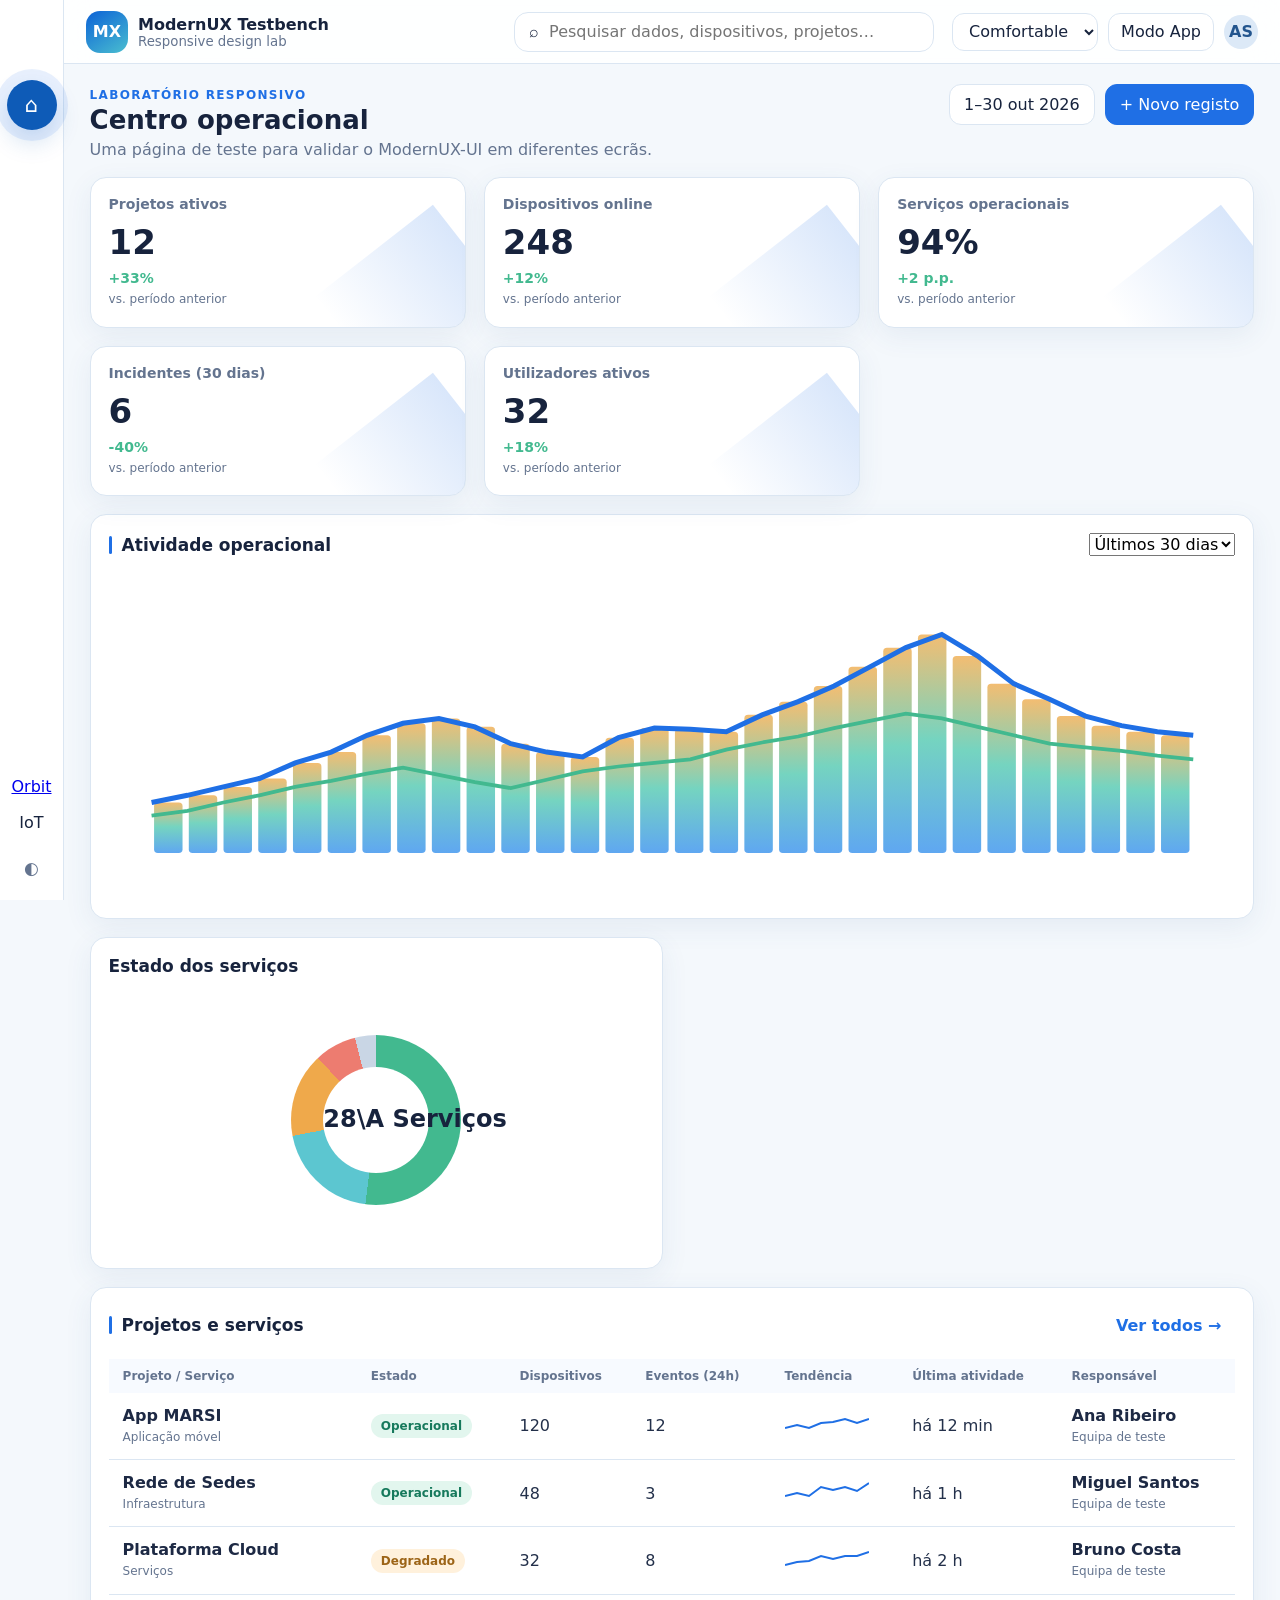
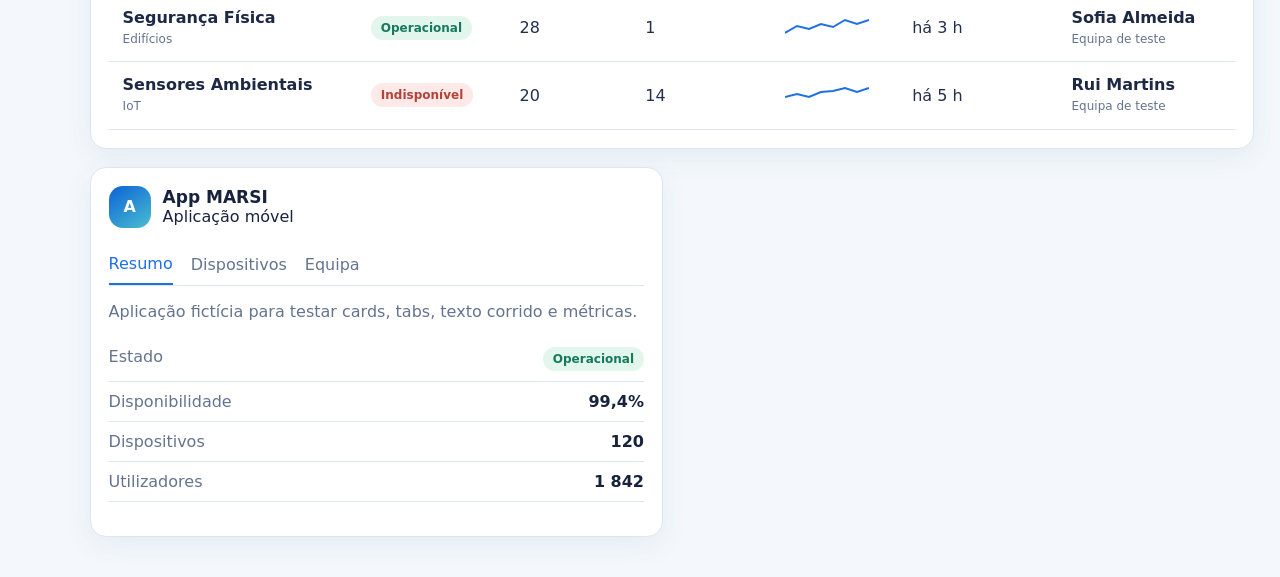
==== commit 45a3b87f: "Document and demonstrate VMC Orbit power and theme controls" ====
--- a/index.html
+++ b/index.html
@@ -21,7 +21,7 @@
       <button data-page="settings" aria-label="Configuração">⚙</button>
     </nav>
   </div>
-  <div class="rail-bottom"><a href="iot.html" title="IoT Lab" style="display:grid;place-items:center;width:40px;height:40px;border-radius:12px;text-decoration:none;color:inherit">IoT</a><button id="themeToggle" title="Alternar tema">◐</button></div>
+  <div class="rail-bottom"><a href="orbit.html" title="Orbit · Componentes IoT">Orbit</a><a href="iot.html" title="IoT Lab" style="display:grid;place-items:center;width:40px;height:40px;border-radius:12px;text-decoration:none;color:inherit">IoT</a><button id="themeToggle" title="Alternar tema">◐</button></div>
 </aside>
 
 <header class="topbar">
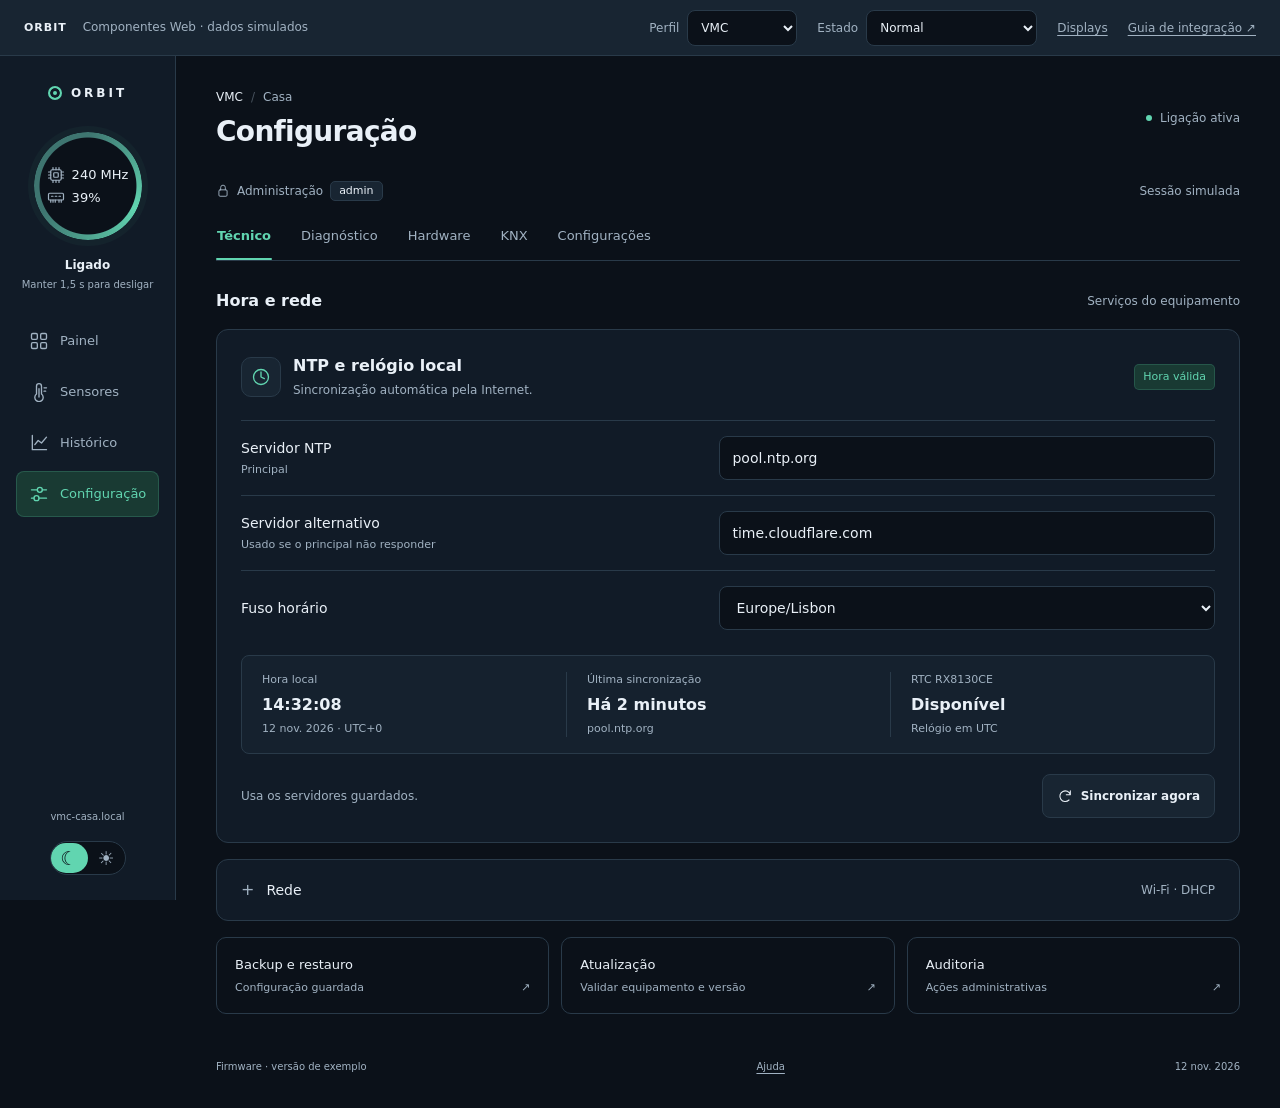
==== commit f3fed91e: "Promote approved Orbit reference and remove obsolete experiments" ====
--- a/index.html
+++ b/index.html
@@ -1,131 +1,88 @@
-<!doctype html>
-<html lang="pt-PT">
-<head>
-<meta charset="utf-8">
-<meta name="viewport" content="width=device-width,initial-scale=1,viewport-fit=cover">
-<meta name="theme-color" content="#f4f8fc">
-<title>ModernUX-UI Testbench</title>
-<link rel="manifest" href="manifest.webmanifest">
-<link rel="stylesheet" href="styles.css">
-</head>
-<body data-theme="light" data-density="comfortable" data-shell="web">
-<div class="app-shell">
-<aside class="rail" aria-label="Navegação principal">
-  <div class="orb-wrap">
-    <button id="menuOrb" class="menu-orb" aria-controls="fanMenu" aria-expanded="false" aria-label="Abrir menu, página atual: Visão geral">⌂</button>
-    <nav id="fanMenu" class="fan-menu" aria-label="Menu rápido" inert>
-      <button data-page="overview" aria-label="Visão geral">⌂</button>
-      <button data-page="tables" aria-label="Tabelas">▤</button>
-      <button data-page="charts" aria-label="Gráficos">▥</button>
-      <button data-page="workflow" aria-label="Processos">✓</button>
-      <button data-page="settings" aria-label="Configuração">⚙</button>
-    </nav>
-  </div>
-  <div class="rail-bottom"><a href="orbit.html" title="Orbit · Componentes IoT">Orbit</a><a href="iot.html" title="IoT Lab" style="display:grid;place-items:center;width:40px;height:40px;border-radius:12px;text-decoration:none;color:inherit">IoT</a><button id="themeToggle" title="Alternar tema">◐</button></div>
-</aside>
-
-<header class="topbar">
-  <div class="app-identity">
-    <div class="app-logo">MX</div>
-    <div><strong>ModernUX Testbench</strong><small>Responsive design lab</small></div>
-  </div>
-  <label class="searchbox"><span>⌕</span><input placeholder="Pesquisar dados, dispositivos, projetos…" aria-label="Pesquisar"></label>
-  <div class="top-actions">
-    <select id="densitySelect" aria-label="Densidade">
-      <option value="compact">Compact</option>
-      <option value="comfortable" selected>Comfortable</option>
-      <option value="spacious">Spacious</option>
-    </select>
-    <button id="shellToggle" class="ghost-btn">Modo App</button>
-    <div class="user-chip"><span class="avatar">AS</span><div><strong>Alex Santos</strong><small>Teste</small></div></div>
-  </div>
-</header>
-
-<main class="content">
-<section class="page active" data-page="overview">
-  <div class="page-heading">
-    <div><span class="eyebrow">LABORATÓRIO RESPONSIVO</span><h1>Centro operacional</h1><p>Uma página de teste para validar o ModernUX-UI em diferentes ecrãs.</p></div>
-    <div class="heading-actions"><button class="secondary-btn">1–30 out 2026</button><button class="primary-btn">+ Novo registo</button></div>
-  </div>
-  <div id="kpiGrid" class="kpi-grid"></div>
-  <div class="dashboard-grid">
-    <article class="panel panel-wide">
-      <div class="panel-header"><div><span class="signal-rail"></span><h2>Atividade operacional</h2></div><select><option>Últimos 30 dias</option></select></div>
-      <div id="activityChart" class="chart-host"></div>
-    </article>
-    <article class="panel"><div class="panel-header"><h2>Estado dos serviços</h2></div><div id="donutChart" class="donut-wrap"></div></article>
-    <article class="panel table-panel span-2">
-      <div class="panel-header"><div><span class="signal-rail"></span><h2>Projetos e serviços</h2></div><button class="text-btn" data-page="tables">Ver todos →</button></div>
-      <div id="overviewTable"></div>
-    </article>
-    <article class="panel inspector">
-      <div class="inspector-title"><div class="app-logo">A</div><div><h2>App MARSI</h2><p>Aplicação móvel</p></div></div>
-      <div class="tabs"><button class="active">Resumo</button><button>Dispositivos</button><button>Equipa</button></div>
-      <p class="muted">Aplicação fictícia para testar cards, tabs, texto corrido e métricas.</p>
-      <dl class="detail-list">
-        <div><dt>Estado</dt><dd><span class="status ok">Operacional</span></dd></div>
-        <div><dt>Disponibilidade</dt><dd>99,4%</dd></div>
-        <div><dt>Dispositivos</dt><dd>120</dd></div>
-        <div><dt>Utilizadores</dt><dd>1 842</dd></div>
-      </dl>
-    </article>
-  </div>
-</section>
-
-<section class="page" data-page="tables">
-  <div class="page-heading"><div><span class="eyebrow">TABELAS</span><h1>Dados operacionais</h1><p>Teste de legibilidade, espaçamento e densidade.</p></div></div>
-  <article class="panel">
-    <div class="toolbar"><input id="tableSearch" placeholder="Filtrar por nome, categoria ou responsável…"><button class="secondary-btn">Filtros</button><button class="primary-btn">Exportar</button></div>
-    <div id="fullTable"></div>
-  </article>
-</section>
-
-<section class="page" data-page="charts">
-  <div class="page-heading"><div><span class="eyebrow">GRÁFICOS</span><h1>Análise e indicadores</h1><p>Azul como base; verdes, laranjas e coral suaves apenas nos dados.</p></div></div>
-  <div class="analytics-grid">
-    <article class="panel span-2"><div class="panel-header"><h2>Desempenho mensal</h2></div><div id="lineChart" class="chart-host"></div></article>
-    <article class="panel"><div class="panel-header"><h2>Distribuição</h2></div><div id="barsChart" class="chart-host"></div></article>
-    <article class="panel"><div class="panel-header"><h2>Qualidade global</h2></div><div id="heatmap"></div></article>
-    <article class="panel span-2"><div class="panel-header"><h2>Tendência de incidentes</h2></div><div id="trendChart" class="chart-host"></div></article>
-  </div>
-</section>
-
-<section class="page" data-page="workflow">
-  <div class="page-heading"><div><span class="eyebrow">PROCESSOS</span><h1>Validação de dados</h1><p>Teste de fluxo, estados, erros e confirmação.</p></div></div>
-  <div class="workflow-layout">
-    <article class="panel">
-      <div class="steps"><button class="step active"><span>1</span>Identificação</button><button class="step"><span>2</span>Dados</button><button class="step"><span>3</span>Validação</button><button class="step"><span>4</span>Concluir</button></div>
-      <form id="validationForm" class="form-grid" novalidate>
-        <label>Nome do registo<input name="name" value="Sensor Piso 2" required></label>
-        <label>Identificador<input name="id" value="SNS-2048" required pattern="[A-Z]{3}-[0-9]{4}"><small>Formato: ABC-1234</small></label>
-        <label>Categoria<select name="category"><option>Sensor</option><option>Projeto</option><option>Serviço</option></select></label>
-        <label>Valor de referência<input name="value" type="number" value="22.4" min="0" max="100"></label>
-        <label class="span-2">Descrição<textarea name="description">Registo de teste para validação do fluxo.</textarea></label>
-        <div id="formMessage" class="form-message span-2"></div>
-        <div class="form-actions span-2"><button type="button" class="secondary-btn">Guardar rascunho</button><button type="submit" class="primary-btn">Validar dados</button></div>
-      </form>
-    </article>
-    <article class="panel"><div class="panel-header"><h2>Regras de validação</h2></div><ul class="check-list"><li>Identificador obrigatório</li><li>Formato ABC-1234</li><li>Valor entre 0 e 100</li><li>Descrição opcional</li></ul></article>
-  </div>
-</section>
-
-<section class="page" data-page="settings">
-  <div class="page-heading"><div><span class="eyebrow">CONFIGURAÇÃO</span><h1>Preferências da aplicação</h1><p>Teste de formulários, toggles, selects e opções.</p></div></div>
-  <div class="settings-grid">
-    <article class="panel"><h2>Aparência</h2>
-      <div class="setting-row"><div><strong>Tema automático</strong><small>Segue o sistema operativo</small></div><label class="switch"><input type="checkbox" checked><span></span></label></div>
-      <div class="setting-row"><div><strong>Reduzir animações</strong><small>Desativa transições não essenciais</small></div><label class="switch"><input type="checkbox"><span></span></label></div>
-      <div class="setting-row"><div><strong>Densidade</strong><small>Espaçamento de controlos e tabelas</small></div><select><option>Compact</option><option selected>Comfortable</option><option>Spacious</option></select></div>
-    </article>
-    <article class="panel"><h2>Integrações</h2>
-      <div class="setting-row"><div><strong>API de demonstração</strong><small>Ligação fictícia</small></div><span class="status ok">Ligada</span></div>
-      <div class="setting-row"><div><strong>Sincronização local</strong><small>Última há 12 min</small></div><button class="secondary-btn">Sincronizar</button></div>
-    </article>
-  </div>
-</section>
-</main>
-</div>
-<script src="data.js"></script>
-<script src="app.js"></script>
-</body>
-</html>+<!doctype html>
+<html lang="pt-PT">
+<head>
+  <meta charset="utf-8">
+  <meta name="viewport" content="width=device-width,initial-scale=1">
+  <title>Orbit · Referência de interface</title>
+  <link rel="stylesheet" href="orbit-controls.css">
+  <link rel="stylesheet" href="orbit.css">
+</head>
+<body>
+  <svg class="svg-library" aria-hidden="true" xmlns="http://www.w3.org/2000/svg"><defs>
+    <symbol id="i-grid" viewBox="0 0 24 24"><rect x="3" y="3" width="7" height="7" rx="1.5"/><rect x="14" y="3" width="7" height="7" rx="1.5"/><rect x="3" y="14" width="7" height="7" rx="1.5"/><rect x="14" y="14" width="7" height="7" rx="1.5"/></symbol>
+    <symbol id="i-sensor" viewBox="0 0 24 24"><path d="M9 14.5V5a3 3 0 0 1 6 0v9.5a5 5 0 1 1-6 0Z"/><path d="M12 8v10m6-11h3m-3 4h2"/></symbol>
+    <symbol id="i-chart" viewBox="0 0 24 24"><path d="M4 3v17h17M7 14l4-5 4 3 6-7"/></symbol>
+    <symbol id="i-settings" viewBox="0 0 24 24"><path d="M3 7h7m6 0h5M3 17h3m6 0h9"/><circle cx="13" cy="7" r="3"/><circle cx="9" cy="17" r="3"/></symbol>
+    <symbol id="i-check" viewBox="0 0 24 24"><path d="m5 12 4 4L19 6"/></symbol>
+    <symbol id="i-clock" viewBox="0 0 24 24"><circle cx="12" cy="12" r="9"/><path d="M12 6v6l4 2"/></symbol>
+    <symbol id="i-refresh" viewBox="0 0 24 24"><path d="M20 10a8 8 0 1 0-2 8M20 4v6h-6"/></symbol>
+    <symbol id="i-lock" viewBox="0 0 24 24"><rect x="5" y="10" width="14" height="11" rx="2"/><path d="M8 10V6a4 4 0 0 1 8 0v4"/></symbol>
+  </defs></svg>
+  <div class="study-bar">
+    <span><b>ORBIT</b><span class="study-note"> Componentes Web · dados simulados</span></span>
+    <label>Perfil <select id="profile"><option value="vmc">VMC</option><option value="lusol">LusoSol</option><option value="sensor">Sensores</option><option value="moxa">Moxa</option></select></label>
+    <label>Estado <select id="scenario"><option value="ok">Normal</option><option value="offline">Sem ligação</option><option value="stale">Dados antigos</option><option value="failure">Comando recusado</option></select></label>
+    <a href="displays.html">Displays</a><a href="docs/INTEGRATION.md">Guia de integração ↗</a>
+  </div>
+  <a class="skip" href="#main">Saltar para o conteúdo</a>
+  <div class="app-shell">
+    <aside class="rail">
+      <div class="brand"><span class="brand-orbit" aria-hidden="true"></span>ORBIT</div>
+      <div class="power-area orbit-rail">
+        <button id="railPower" type="button" aria-label="Comando geral" aria-disabled="true">—</button>
+        <div class="power-caption"><strong id="powerLabel">Ligado</strong><span id="powerHint">Manter 1,5 s para desligar</span></div>
+        <div id="gatewayState" class="gateway-state" hidden><svg><use href="#i-check"/></svg><strong>Gateway online</strong><span>Monitorização</span></div>
+      </div>
+      <nav aria-label="Navegação principal">
+        <a href="#painel" data-view="painel"><svg><use href="#i-grid"/></svg><span>Painel</span></a>
+        <a href="#sensores" data-view="sensores"><svg><use href="#i-sensor"/></svg><span>Sensores</span></a>
+        <a href="#historico" data-view="historico"><svg><use href="#i-chart"/></svg><span>Histórico</span></a>
+        <a href="#configuracao/tecnico" data-view="configuracao"><svg><use href="#i-settings"/></svg><span>Configuração</span></a>
+      </nav>
+      <div class="rail-bottom"><span id="deviceAddress">vmc-casa.local</span><button id="orbitTheme" class="orbit-theme" type="button" role="switch" aria-checked="false" aria-label="Tema claro"><span class="orbit-theme-track" aria-hidden="true"><span>☾</span><span>☀</span></span></button></div>
+    </aside>
+    <main id="main" tabindex="-1">
+      <header class="page-header"><div><div class="device-line"><span id="deviceName">VMC</span><span class="separator">/</span><span>Casa</span></div><h1 id="pageTitle">Configuração</h1></div><div class="connection"><span class="dot"></span><span id="connectionText">Ligação ativa</span></div></header>
+      <div id="connectionNotice" class="feedback warning" role="status" hidden></div>
+      <div id="notice" class="feedback" role="status" hidden></div>
+
+      <section id="view-painel" hidden><div class="section-intro"><h2>Visão geral</h2><span>Componentes de exemplo</span></div><article class="surface"><div class="panel-heading"><h3>Estado confirmado</h3><span class="status-chip">Simulação</span></div><p>Usa esta estrutura em torno dos cartões próprios da aplicação. Os cartões de controlo existentes mantêm a composição e os comandos.</p><div class="clock-summary"><div><span>Disponibilidade</span><strong id="overviewConnection">Ligação ativa</strong><small>Estado comunicado pelo equipamento</small></div><div><span>Comando geral</span><strong id="overviewPower">Ligado</strong><small>Confirmado na simulação</small></div><div><span>Configuração</span><strong>Área separada</strong><small>Autenticação pertence à aplicação</small></div></div><a class="button" href="#sensores">Ver leituras</a></article><article class="surface"><h3>Adaptar a outros projetos</h3><p class="quiet">Escolhe apenas as capacidades disponíveis: sensores, histórico, configuração, comando geral e métricas. Liga o design aos estados reais da tua aplicação.</p><div class="inline-actions"><a class="button" href="docs/INTEGRATION.md">Guia de integração</a><a class="button" href="displays.html">Exemplos de displays</a></div></article></section>
+      <section id="view-configuracao">
+        <div class="settings-heading"><span class="admin"><svg><use href="#i-lock"/></svg>Administração <b>admin</b></span><span class="quiet">Sessão simulada</span></div>
+        <nav class="section-tabs" aria-label="Áreas de configuração">
+          <a href="#configuracao/tecnico" data-section="tecnico">Técnico</a><a href="#configuracao/diagnostico" data-section="diagnostico">Diagnóstico</a><a href="#configuracao/hardware" data-section="hardware">Hardware</a><a href="#configuracao/knx" data-section="knx">KNX</a><a href="#configuracao/equipamento" data-section="equipamento">Configurações</a>
+        </nav>
+        <section id="section-tecnico" class="config-section">
+          <div class="section-intro"><h2>Hora e rede</h2><span>Serviços do equipamento</span></div>
+          <article class="surface ntp-panel">
+            <div class="panel-heading"><span class="panel-icon"><svg><use href="#i-clock"/></svg></span><div><h3>NTP e relógio local</h3><p id="ntpDescription">Sincronização automática pela Internet.</p></div><span class="status-chip" id="clockStatus">Hora válida</span></div>
+            <form id="ntpForm">
+              <div class="field-row"><label for="ntp">Servidor NTP<small>Principal</small></label><input id="ntp" name="ntp" value="pool.ntp.org" required maxlength="253" spellcheck="false" autocapitalize="none"></div>
+              <div class="field-row"><label for="fallback">Servidor alternativo<small>Usado se o principal não responder</small></label><input id="fallback" name="fallback" value="time.cloudflare.com" required maxlength="253" spellcheck="false" autocapitalize="none"></div>
+              <div class="field-row"><label for="timezone">Fuso horário</label><select id="timezone" name="timezone"><option>Europe/Lisbon</option><option>UTC</option></select></div>
+              <div class="clock-summary"><div><span>Hora local</span><strong id="clockValue">14:32:08</strong><small>12 nov. 2026 · UTC+0</small></div><div><span>Última sincronização</span><strong id="lastSync">Há 2 minutos</strong><small id="clockSource">pool.ntp.org</small></div><div><span id="storageLabel">RTC RX8130CE</span><strong id="storageValue">Disponível</strong><small id="storageDetail">Relógio em UTC</small></div></div>
+              <div class="inline-actions"><span id="syncHelp" class="quiet">Usa os servidores guardados.</span><button type="button" id="sync" class="button"><svg><use href="#i-refresh"/></svg>Sincronizar agora</button></div>
+              <div id="saveBar" class="save-bar" hidden><span>Alterações por guardar</span><div><button type="button" id="discard" class="button subtle">Descartar</button><button type="submit" class="button primary">Guardar alterações</button></div></div>
+            </form>
+            <div id="maintenance" class="maintenance" hidden><svg><use href="#i-lock"/></svg><span>NTP gerido na manutenção Linux. Este painel apenas apresenta o estado.</span></div>
+          </article>
+          <details class="surface details-row"><summary><span>Rede</span><span class="quiet" id="networkSummary">Wi-Fi · DHCP</span></summary><div class="detail-content"><dl><div><dt>Nome na rede</dt><dd id="networkName">vmc-casa</dd></div><div><dt>Ligação</dt><dd id="networkType">Wi-Fi</dd></div><div><dt>Endereço</dt><dd>192.0.2.20 · exemplo</dd></div></dl><p class="quiet">O formulário de rede existente é preservado. Este exemplo demonstra organização e componentes.</p></div></details>
+          <div class="utility-row"><button class="utility" data-detail="backup"><span>Backup e restauro</span><span>Configuração guardada <b>↗</b></span></button><button class="utility" data-detail="firmware"><span>Atualização</span><span>Validar equipamento e versão <b>↗</b></span></button><button class="utility" data-detail="auditoria"><span>Auditoria</span><span>Ações administrativas <b>↗</b></span></button></div>
+        </section>
+        <section id="section-diagnostico" class="config-section" hidden><div class="section-intro"><h2>Diagnóstico</h2><span>Estado e registos</span></div><article class="surface"><h3>Registo do equipamento</h3><div class="log-list"><p><time>14:32:06</time><span class="status-chip">INFO</span><span>Ligação de rede disponível</span></p><p><time>14:30:08</time><span class="status-chip">INFO</span><span>Relógio sincronizado</span></p><p><time>14:28:12</time><span class="status-chip">INFO</span><span>Configuração carregada</span></p></div><p class="quiet">Exemplos de apresentação. Na integração, usar a mesma origem dos registos da porta série.</p></article></section>
+        <section id="section-hardware" class="config-section" hidden><div class="section-intro"><h2>Hardware</h2><span>Capacidades reais</span></div><article class="surface"><h3 id="hardwareName">M5Stack StamPLC</h3><dl id="hardwareFacts" class="facts"></dl><p class="quiet">A configuração de pinos e as proteções atuais ficam preservadas.</p></article></section>
+        <section id="section-knx" class="config-section" hidden><div class="section-intro"><h2>KNX</h2><span>Ligação e telegramas</span></div><article class="surface"><div class="panel-heading"><h3>Ligação KNX</h3><span class="status-chip">Estado de exemplo</span></div><div class="knx-steps"><div><span>01</span><b>Pedido enviado</b></div><div><span>02</span><b>ACK recebido</b></div><div><span>03</span><b>Feedback do atuador</b></div></div><p class="quiet">Cada confirmação tem um estado próprio. Um ACK não confirma a atuação física.</p><button class="button" id="knxTest">Simular teste de ligação</button></article></section>
+        <section id="section-equipamento" class="config-section" hidden><div class="section-intro"><h2>Configurações</h2><span>Funções do equipamento</span></div><article class="surface"><h3 id="deviceConfigTitle">Ventilação</h3><p id="deviceConfigDescription"></p><div class="preserved"><svg><use href="#i-check"/></svg><div><b>Cartões operacionais preservados</b><p>VMC, aquecimento e termóstatos mantêm o desenho e o funcionamento atuais.</p></div></div></article></section>
+      </section>
+
+      <section id="view-sensores" hidden><div class="section-intro"><h2>Leituras</h2><span id="freshness">Atualizado agora</span></div><div id="sensorGrid" class="sensor-grid"></div><article class="surface compact-surface"><div class="panel-heading"><h3>Estado das leituras</h3><button id="refresh" class="button"><svg><use href="#i-refresh"/></svg>Atualizar</button></div><p class="quiet">Os valores conservam a unidade e a idade da leitura. Sem dados válidos, aparece —.</p></article></section>
+
+      <section id="view-historico" hidden><div class="section-intro"><h2 id="chartTitle">Temperatura</h2><div class="range-group" aria-label="Período do histórico"><button data-range="24" aria-pressed="true">24 h</button><button data-range="168" aria-pressed="false">7 dias</button></div></div><article class="surface chart-panel"><div class="chart-heading"><div><span class="quiet" id="chartSeries">Insuflação</span><div class="reading">22,4 <span>°C</span></div></div><span class="legend"><i></i><span id="rangeCaption">Últimas 24 horas</span></span></div><svg id="historyChart" viewBox="0 0 800 250" role="img" aria-label="Temperatura de exemplo; há um intervalo sem dados. A tabela abaixo contém os valores."><g class="grid-lines"><path d="M38 25H785M38 85H785M38 145H785M38 205H785"/></g><g class="axis-labels"><text x="0" y="30">24°</text><text x="0" y="90">22°</text><text x="0" y="150">20°</text><text x="0" y="210">18°</text><text x="38" y="240">00:00</text><text x="270" y="240">08:00</text><text x="510" y="240">16:00</text><text x="750" y="240">24:00</text></g><path id="seriesLine" class="series"/></svg><div class="chart-note"><span class="gap-dot"></span>Intervalo sem dados entre 10:00 e 12:00 <span class="quiet">· não interpolado</span></div><details class="data-table"><summary>Ver valores em tabela</summary><table><thead><tr><th>Instante</th><th>Temperatura</th><th>Estado</th></tr></thead><tbody id="historyRows"></tbody></table></details></article></section>
+      <footer><span id="version">Firmware · versão de exemplo</span><button type="button" data-detail="ajuda">Ajuda</button><span>12 nov. 2026</span></footer>
+    </main>
+  </div>
+  <dialog id="detailDialog" aria-labelledby="detailTitle"><div class="dialog-content"><span class="eyebrow">ORBIT · COMPONENTES</span><h2 id="detailTitle"></h2><p id="detailBody"></p><button class="button primary" id="closeDialog">Fechar</button></div></dialog>
+  <script src="orbit-controls.js"></script>
+  <script src="examples/web-demo.js"></script>
+</body>
+</html>
--- a/orbit-controls.css
+++ b/orbit-controls.css
@@ -0,0 +1,65 @@
+.orbit-rail>#railPower{
+ --rail-ring:var(--orbit-accent);--rail-fill:0%;
+ position:relative;display:grid;place-items:center;flex:none;
+ width:118px;height:118px;min-height:0;margin:0 auto 16px;padding:0;
+ border:0;border-radius:50%;background:var(--orbit-bg);color:var(--orbit-ink);
+ box-shadow:0 0 0 7px color-mix(in srgb,var(--rail-ring),transparent 94%);
+ touch-action:none;user-select:none;-webkit-touch-callout:none;
+}
+#railPower[data-state=warning]{--rail-ring:var(--orange)}
+#railPower[data-state=critical]{--rail-ring:var(--red)}
+#railPower:is([data-state=off],[data-state=offline]){--rail-ring:var(--orbit-muted)}
+#railPower[data-holding],#railPower[data-pending]{--rail-ring:var(--orbit-accent)}
+#railPower:is([data-holding],[data-pending]) .rail-power-ring{visibility:hidden}
+#railPower[aria-disabled=true]{cursor:default}
+#railPower :is(.rail-power-track,.rail-power-ring,.rail-power-progress){
+ position:absolute;inset:0;border-radius:50%;pointer-events:none;
+ mask:radial-gradient(farthest-side,transparent calc(100% - 6px),#000 calc(100% - 5px));
+}
+.rail-power-track{background:var(--orbit-line)}
+.rail-power-ring{background:var(--rail-ring)}
+#railPower[data-state=ok] .rail-power-ring{
+ --dim:color-mix(in srgb,var(--rail-ring),transparent 62%);
+ background:conic-gradient(var(--dim),var(--rail-ring) 32%,var(--dim) 67%);
+ animation:rail-power-rotate 8s linear infinite;
+}
+#railPower[data-state=warning] .rail-power-ring{animation:rail-power-pulse 2.4s ease-in-out infinite}
+#railPower[data-state=critical] .rail-power-ring{animation:rail-power-pulse .8s ease-in-out infinite}
+#railPower:is([data-state=off],[data-state=offline]) .rail-power-ring{opacity:.4}
+.rail-power-progress{background:conic-gradient(var(--rail-ring) var(--rail-fill),transparent var(--rail-fill))}
+.rail-power-metrics:not([hidden]){display:grid;gap:3px}
+.rail-power-metrics>span{display:flex;align-items:center;gap:7px;font-size:15px;font-weight:500;font-variant-numeric:tabular-nums}
+.orbit-rail .rail-power-icon{width:22px;height:22px;color:var(--orbit-muted)}
+.rail-power-centre{max-width:76px;font-size:12px;line-height:1.2;text-align:center;overflow-wrap:anywhere}
+.rail-power-centre[data-symbol]{color:var(--rail-ring);font-size:30px}
+.rail-power-notice{font-size:11px;text-align:center;color:var(--orbit-muted)}
+.rail-power-notice:empty{display:none}
+@keyframes rail-power-rotate{to{transform:rotate(360deg)}}
+@keyframes rail-power-pulse{0%,100%{opacity:1}50%{opacity:.27}}
+@media(prefers-reduced-motion:reduce){
+ #railPower[data-state] .rail-power-ring{animation:none}
+}
+@media(max-width:760px){
+ .orbit-rail>#railPower{width:76px;height:76px;margin:0 3px;box-shadow:none}
+ #railPower :is(.rail-power-track,.rail-power-ring,.rail-power-progress){
+  mask:radial-gradient(farthest-side,transparent calc(100% - 3px),#000 calc(100% - 2px));
+ }
+ .rail-power-metrics:not([hidden]){gap:0}
+ .rail-power-metrics>span{gap:3px;font-size:11px}
+ .orbit-rail .rail-power-icon{width:15px;height:15px}
+ .rail-power-centre{max-width:54px;font-size:11px}
+ .rail-power-centre[data-symbol]{font-size:20px}
+ .rail-power-notice:not(:empty){display:block;position:static;width:auto;height:auto;overflow:visible;clip-path:none;font-size:12px}
+}
+
+.orbit-rail>.orbit-theme{margin-top:auto;display:flex;justify-content:center;align-items:center;min-height:48px;padding:6px;border:0;background:transparent;color:var(--orbit-muted);cursor:pointer}
+.orbit-theme-track{display:grid;grid-template-columns:1fr 1fr;align-items:center;width:74px;height:34px;flex:none;border:1px solid var(--orbit-line);border-radius:99px;text-align:center;background:var(--orbit-bg)}
+.orbit-theme-track>span{border-radius:99px;font-size:19px;line-height:30px}
+.orbit-theme[aria-checked=false] .orbit-theme-track>span:first-child,.orbit-theme[aria-checked=true] .orbit-theme-track>span:last-child{background:var(--orbit-accent);color:var(--orbit-bg)}
+.orbit-rail :is(button,a):focus-visible{outline:2px solid var(--orbit-accent);outline-offset:3px}
+.orbit-rail [hidden]{display:none!important}
+@media(max-width:760px){
+ .orbit-rail>.orbit-theme{margin-top:0}
+ .orbit-theme-track{width:60px;height:30px}
+ .orbit-theme-track>span{font-size:17px;line-height:26px}
+}
--- a/orbit.css
+++ b/orbit.css
@@ -0,0 +1,1377 @@
+:root {
+  color-scheme:dark;
+  --orbit-bg:#0b1119;
+  --orbit-panel:#111b27;
+  --orbit-raised:#182532;
+  --orbit-line:#293a49;
+  --orbit-ink:#e9f0f7;
+  --orbit-muted:#a1b2c2;
+  --orbit-accent:#61d5b0;
+  --orange:#f0b374;
+  --red:#ed9ba6;
+  --soft-accent:#193a33;
+  --bar-height:56px
+}
+body.light {
+  color-scheme:light;
+  --orbit-bg:#f1f5f3;
+  --orbit-panel:#ffffff;
+  --orbit-raised:#eaf1ed;
+  --orbit-line:#cedbd4;
+  --orbit-ink:#192f28;
+  --orbit-muted:#536b60;
+  --orbit-accent:#18755f;
+  --orange:#865306;
+  --red:#b43d56;
+  --soft-accent:#e1f2e9
+}
+* {
+  box-sizing:border-box
+}
+html {
+  scroll-padding:24px
+}
+body {
+  margin:0;
+  background:var(--orbit-bg);
+  color:var(--orbit-ink);
+  font:14px/1.5 system-ui,-apple-system,"Segoe UI",sans-serif
+}
+button,input,select {
+  font:inherit
+}
+button,a,input,select,summary {
+  -webkit-tap-highlight-color:transparent
+}
+button {
+  cursor:pointer
+}
+button:disabled {
+  cursor:default;
+  opacity:.55
+}
+a {
+  color:inherit
+}
+svg {
+  width:20px;
+  height:20px;
+  fill:none;
+  stroke:currentColor;
+  stroke-width:1.6;
+  stroke-linecap:round;
+  stroke-linejoin:round;
+  flex:none
+}
+h1,h2,h3,p {
+  margin:0
+}
+h1 {
+  font-size:28px;
+  line-height:1.2;
+  letter-spacing:-.7px;
+  font-weight:600
+}
+h2 {
+  font-size:16px;
+  font-weight:600
+}
+h3 {
+  font-size:16px;
+  font-weight:600
+}
+p {
+  line-height:1.6
+}
+small {
+  font-size:12px
+}
+button,a,input,select,summary {
+  outline-offset:4px
+}
+button:focus-visible,a:focus-visible,input:focus-visible,select:focus-visible,summary:focus-visible {
+  outline:2px solid var(--orbit-accent)
+}
+[hidden] {
+  display:none!important
+}
+.svg-library {
+  position:absolute;
+  width:0;
+  height:0;
+  overflow:hidden
+}
+.skip {
+  position:fixed;
+  top:-100px;
+  left:16px;
+  padding:12px;
+  background:var(--orbit-panel);
+  z-index:100
+}
+.skip:focus {
+  top:12px
+}
+.quiet {
+  color:var(--orbit-muted);
+  font-size:12px
+}
+.eyebrow {
+  font-size:11px;
+  letter-spacing:1.5px;
+  color:var(--orbit-accent)
+}
+.study-bar {
+  min-height:56px;
+  padding:8px 24px;
+  display:flex;
+  align-items:center;
+  gap:20px;
+  flex-wrap:wrap;
+  background:var(--orbit-raised);
+  border-bottom:1px solid var(--orbit-line);
+  font-size:12px
+}
+.study-bar>b,.study-bar b {
+  font-size:11px;
+  letter-spacing:1px
+}
+.study-bar>span {
+  margin-right:auto
+}
+.study-note {
+  margin-left:12px;
+  color:var(--orbit-muted)
+}
+.study-bar label {
+  display:flex;
+  align-items:center;
+  gap:8px;
+  color:var(--orbit-muted)
+}
+.study-bar select {
+  min-height:36px;
+  padding:6px 24px 6px 9px;
+  font-size:12px
+}
+.study-bar>a {
+  color:var(--orbit-muted);
+  text-underline-offset:3px
+}
+.app-shell {
+  display:grid;
+  grid-template-columns:176px minmax(0,1fr);
+  min-height:calc(100vh - 56px)
+}
+.rail {
+  padding:28px 16px 20px;
+  border-right:1px solid var(--orbit-line);
+  background:var(--orbit-panel);
+  display:flex;
+  flex-direction:column;
+  gap:26px
+}
+.brand {
+  display:flex;
+  align-items:center;
+  gap:9px;
+  justify-content:center;
+  font-weight:600;
+  letter-spacing:3px;
+  font-size:12px
+}
+.brand-orbit {
+  width:14px;
+  height:14px;
+  border:2px solid var(--orbit-accent);
+  border-radius:50%;
+  box-shadow:inset 0 0 0 3px var(--orbit-panel);
+  background:var(--orbit-accent)
+}
+.power-area.orbit-rail {
+  display:flex;
+  flex-direction:column;
+  align-items:center;
+  gap:0
+}
+.power-area.orbit-rail>#railPower {
+  width:108px;
+  height:108px;
+  margin:4px auto 16px;
+  box-shadow:0 0 0 6px color-mix(in srgb,var(--orbit-accent),transparent 96%)
+}
+.power-area .rail-power-metrics>span {
+  font-size:13px
+}
+.power-area.orbit-rail .rail-power-icon {
+  width:18px;
+  height:18px
+}
+.power-caption {
+  text-align:center;
+  display:grid;
+  gap:3px
+}
+.power-caption strong {
+  font-size:12px;
+  font-weight:600
+}
+.power-caption span {
+  font-size:10px;
+  color:var(--orbit-muted)
+}
+.power-area .rail-power-notice:not(:empty) {
+  position:static;
+  width:auto;
+  height:auto;
+  clip-path:none;
+  overflow:visible;
+  margin:0 0 10px;
+  font-size:12px;
+  color:var(--orange)
+}
+.rail nav {
+  display:grid;
+  gap:5px
+}
+.rail nav a {
+  min-height:46px;
+  display:flex;
+  align-items:center;
+  gap:11px;
+  border-radius:8px;
+  padding:10px 12px;
+  text-decoration:none;
+  color:var(--orbit-muted);
+  font-size:13px;
+  border:1px solid transparent
+}
+.rail nav a:hover {
+  background:var(--orbit-raised);
+  color:var(--orbit-ink)
+}
+.rail nav a[aria-current=page] {
+  color:var(--orbit-accent);
+  background:var(--soft-accent);
+  border-color:color-mix(in srgb,var(--orbit-accent),transparent 80%)
+}
+.external {
+  font-size:10px;
+  opacity:.65
+}
+.rail-bottom {
+  margin-top:auto;
+  padding-top:40px;
+  display:grid;
+  gap:12px;
+  text-align:center
+}
+.rail-bottom>span {
+  font-size:10px;
+  color:var(--orbit-muted);
+  overflow-wrap:anywhere
+}
+.orbit-theme {
+  display:flex;
+  align-items:center;
+  justify-content:center;
+  min-height:44px;
+  border:0;
+  background:transparent;
+  color:var(--orbit-muted)
+}
+.orbit-theme-track {
+  width:76px;
+  height:34px
+}
+.gateway-state {
+  display:grid;
+  justify-items:center;
+  gap:8px;
+  text-align:center
+}
+.gateway-state>svg {
+  width:60px;
+  height:60px;
+  padding:16px;
+  border:1px solid var(--orbit-accent);
+  border-radius:50%;
+  color:var(--orbit-accent)
+}
+.gateway-state>strong {
+  font-size:12px
+}
+.gateway-state>span {
+  font-size:11px;
+  color:var(--orbit-muted)
+}
+main {
+  width:100%;
+  max-width:1264px;
+  padding:32px 40px 20px;
+  margin:0 auto;
+  min-width:0
+}
+.page-header {
+  display:flex;
+  align-items:center;
+  justify-content:space-between;
+  gap:16px;
+  margin-bottom:32px
+}
+.device-line {
+  display:flex;
+  gap:8px;
+  align-items:center;
+  font-size:12px;
+  color:var(--orbit-muted);
+  margin-bottom:9px
+}
+.device-line>span:first-child {
+  color:var(--orbit-ink)
+}
+.separator {
+  opacity:.4
+}
+.connection {
+  display:flex;
+  gap:8px;
+  align-items:center;
+  color:var(--orbit-muted);
+  font-size:12px
+}
+.dot {
+  width:6px;
+  height:6px;
+  border-radius:50%;
+  background:var(--orbit-accent)
+}
+.connection[data-state=offline] .dot,.connection[data-state=stale] .dot {
+  background:var(--orange)
+}
+.settings-heading {
+  display:flex;
+  align-items:center;
+  justify-content:space-between;
+  gap:16px
+}
+.admin {
+  display:flex;
+  align-items:center;
+  gap:7px;
+  color:var(--orbit-muted);
+  font-size:12px
+}
+.admin svg {
+  width:14px;
+  height:14px
+}
+.admin b {
+  font-size:11px;
+  font-weight:500;
+  background:var(--orbit-raised);
+  border:1px solid var(--orbit-line);
+  padding:1px 8px;
+  border-radius:5px;
+  color:var(--orbit-ink)
+}
+.section-tabs {
+  display:flex;
+  gap:28px;
+  border-bottom:1px solid var(--orbit-line);
+  margin:12px 0 28px;
+  overflow:auto;
+  scrollbar-width:thin
+}
+.section-tabs a {
+  position:relative;
+  padding:13px 1px;
+  min-height:47px;
+  white-space:nowrap;
+  text-decoration:none;
+  color:var(--orbit-muted);
+  font-size:13px
+}
+.section-tabs a[aria-current=page] {
+  color:var(--orbit-accent);
+  font-weight:600
+}
+.section-tabs a[aria-current=page]:after {
+  content:"";
+  position:absolute;
+  bottom:0;
+  left:0;
+  right:0;
+  height:2px;
+  background:var(--orbit-accent);
+  border-radius:2px
+}
+.section-intro {
+  display:flex;
+  align-items:center;
+  justify-content:space-between;
+  gap:14px;
+  margin-bottom:16px
+}
+.section-intro>span {
+  color:var(--orbit-muted);
+  font-size:12px
+}
+.surface {
+  background:var(--orbit-panel);
+  border:1px solid var(--orbit-line);
+  border-radius:12px;
+  padding:24px;
+  margin-bottom:16px
+}
+.panel-heading {
+  display:flex;
+  align-items:center;
+  gap:12px;
+  margin-bottom:20px
+}
+.panel-heading p {
+  color:var(--orbit-muted);
+  font-size:12px;
+  margin-top:3px
+}
+.panel-heading>.status-chip,.panel-heading>.button {
+  margin-left:auto
+}
+.panel-icon {
+  width:40px;
+  height:40px;
+  border:1px solid var(--orbit-line);
+  background:var(--orbit-raised);
+  display:grid;
+  place-items:center;
+  border-radius:10px;
+  color:var(--orbit-accent)
+}
+.status-chip {
+  font-size:11px;
+  white-space:nowrap;
+  color:var(--orbit-accent);
+  background:var(--soft-accent);
+  border:1px solid color-mix(in srgb,var(--orbit-accent),transparent 82%);
+  border-radius:5px;
+  padding:4px 8px
+}
+.status-chip.warning {
+  color:var(--orange);
+  background:color-mix(in srgb,var(--orange),transparent 90%);
+  border-color:color-mix(in srgb,var(--orange),transparent 75%)
+}
+.field-row {
+  display:grid;
+  grid-template-columns:minmax(170px,1fr) minmax(220px,1.1fr);
+  align-items:center;
+  gap:28px;
+  padding:15px 0;
+  border-top:1px solid var(--orbit-line)
+}
+label small {
+  display:block;
+  color:var(--orbit-muted);
+  font-size:11px;
+  margin-top:3px
+}
+input,select {
+  background:var(--orbit-bg);
+  border:1px solid var(--orbit-line);
+  border-radius:8px;
+  min-height:44px;
+  padding:10px 12px;
+  color:var(--orbit-ink);
+  min-width:0;
+  max-width:100%
+}
+input:disabled,select:disabled {
+  opacity:.85
+}
+.clock-summary {
+  display:grid;
+  grid-template-columns:repeat(3,1fr);
+  margin:10px 0 20px;
+  border:1px solid var(--orbit-line);
+  border-radius:8px;
+  background:color-mix(in srgb,var(--orbit-raised),transparent 35%);
+  padding:16px 0
+}
+.clock-summary>div {
+  padding:0 20px;
+  display:grid;
+  gap:4px
+}
+.clock-summary>div+div {
+  border-left:1px solid var(--orbit-line)
+}
+.clock-summary span,.clock-summary small {
+  color:var(--orbit-muted);
+  font-size:11px
+}
+.clock-summary strong {
+  font-size:16px;
+  font-weight:600;
+  font-variant-numeric:tabular-nums
+}
+.inline-actions {
+  display:flex;
+  justify-content:space-between;
+  align-items:center;
+  gap:16px
+}
+.button {
+  display:inline-flex;
+  align-items:center;
+  justify-content:center;
+  gap:8px;
+  min-height:44px;
+  border-radius:8px;
+  border:1px solid var(--orbit-line);
+  background:var(--orbit-raised);
+  color:var(--orbit-ink);
+  padding:10px 14px;
+  font-size:12px;
+  font-weight:600;
+  text-decoration:none
+}
+.button svg {
+  width:16px;
+  height:16px
+}
+.button:hover:enabled {
+  border-color:var(--orbit-accent)
+}
+.button.primary {
+  background:var(--orbit-accent);
+  border-color:var(--orbit-accent);
+  color:var(--orbit-bg)
+}
+body.light .button.primary {
+  color:#fff
+}
+.button.subtle {
+  background:transparent
+}
+.save-bar {
+  display:flex;
+  justify-content:space-between;
+  align-items:center;
+  gap:12px;
+  padding-top:18px;
+  margin-top:20px;
+  border-top:1px solid var(--orbit-line);
+  color:var(--orbit-accent);
+  font-size:12px
+}
+.save-bar>div {
+  display:flex;
+  gap:8px
+}
+.maintenance {
+  display:flex;
+  gap:12px;
+  align-items:center;
+  padding:16px 0 0;
+  color:var(--orbit-muted);
+  font-size:12px
+}
+.details-row {
+  padding:0
+}
+.details-row summary {
+  padding:18px 24px;
+  cursor:pointer;
+  list-style:none;
+  display:flex;
+  align-items:center;
+  gap:12px
+}
+.details-row summary:before {
+  content:"+";
+  color:var(--orbit-muted);
+  font-size:16px
+}
+.details-row[open] summary:before {
+  content:"−"
+}
+.details-row summary .quiet {
+  margin-left:auto
+}
+.detail-content {
+  padding:0 24px 20px
+}
+.detail-content dl,.facts {
+  margin:0 0 16px
+}
+.detail-content dl>div,.facts>div {
+  display:flex;
+  justify-content:space-between;
+  gap:20px;
+  padding:12px 0;
+  border-bottom:1px solid var(--orbit-line)
+}
+dt {
+  color:var(--orbit-muted)
+}
+dd {
+  margin:0;
+  text-align:right
+}
+.utility-row {
+  display:grid;
+  grid-template-columns:repeat(3,1fr);
+  gap:12px
+}
+.utility {
+  text-align:left;
+  display:grid;
+  gap:5px;
+  padding:17px 18px;
+  background:transparent;
+  border:1px solid var(--orbit-line);
+  border-radius:10px;
+  color:var(--orbit-ink);
+  min-width:0
+}
+.utility>span:first-child {
+  font-size:13px;
+  font-weight:500
+}
+.utility>span+span {
+  color:var(--orbit-muted);
+  font-size:11px
+}
+.utility b {
+  float:right;
+  font-weight:400
+}
+.utility:hover {
+  background:var(--orbit-panel);
+  border-color:var(--orbit-muted)
+}
+footer {
+  display:flex;
+  justify-content:space-between;
+  gap:16px;
+  margin-top:30px;
+  font-size:10px;
+  color:var(--orbit-muted)
+}
+.feedback {
+  border:1px solid color-mix(in srgb,var(--orbit-accent),transparent 60%);
+  background:var(--soft-accent);
+  color:var(--orbit-ink);
+  border-radius:8px;
+  padding:12px 16px;
+  margin:0 0 20px;
+  font-size:13px
+}
+.feedback.warning {
+  border-color:color-mix(in srgb,var(--orange),transparent 50%);
+  background:color-mix(in srgb,var(--orange),var(--orbit-panel) 94%)
+}
+.sensor-grid {
+  display:grid;
+  grid-template-columns:repeat(2,1fr);
+  gap:16px;
+  margin-bottom:20px
+}
+.sensor {
+  border:1px solid var(--orbit-line);
+  border-radius:12px;
+  padding:24px;
+  background:var(--orbit-panel);
+  position:relative;
+  overflow:hidden
+}
+.sensor:before {
+  content:"";
+  position:absolute;
+  top:24px;
+  left:0;
+  width:3px;
+  height:28px;
+  background:var(--sensor-color)
+}
+.sensor h3 {
+  font-size:14px;
+  display:flex;
+  align-items:center;
+  gap:8px
+}
+.sensor h3 i {
+  width:7px;
+  height:7px;
+  border-radius:50%;
+  background:var(--sensor-color)
+}
+.sensor-values {
+  display:flex;
+  gap:30px;
+  margin:24px 0 18px
+}
+.sensor-values>div {
+  font-size:36px;
+  font-weight:500;
+  letter-spacing:-1px;
+  font-variant-numeric:tabular-nums;
+  line-height:1.1
+}
+.sensor-values span {
+  font-size:15px;
+  letter-spacing:0;
+  color:var(--orbit-muted)
+}
+.sensor small {
+  color:var(--orbit-muted)
+}
+.sensor-trend {
+  display:block;
+  width:100%;
+  height:44px;
+  margin-top:16px;
+  stroke:var(--sensor-color);
+  opacity:.8
+}
+.compact-surface {
+  padding:20px 24px
+}
+.compact-surface .panel-heading {
+  margin-bottom:8px
+}
+.range-group {
+  display:flex;
+  border:1px solid var(--orbit-line);
+  border-radius:8px;
+  padding:3px;
+  gap:3px
+}
+.range-group button {
+  min-height:38px;
+  min-width:64px;
+  padding:6px 12px;
+  background:none;
+  border:0;
+  border-radius:5px;
+  color:var(--orbit-muted);
+  font-size:12px
+}
+.range-group [aria-pressed=true] {
+  background:var(--soft-accent);
+  color:var(--orbit-accent)
+}
+.chart-heading {
+  display:flex;
+  justify-content:space-between;
+  align-items:center;
+  gap:16px;
+  margin-bottom:32px
+}
+.reading {
+  font-size:36px;
+  letter-spacing:-1px;
+  margin-top:4px
+}
+.reading span {
+  font-size:16px;
+  color:var(--orbit-muted)
+}
+.legend {
+  display:flex;
+  gap:8px;
+  align-items:center;
+  font-size:12px;
+  color:var(--orbit-muted)
+}
+.legend i {
+  width:14px;
+  height:2px;
+  background:var(--orbit-accent)
+}
+#historyChart {
+  display:block;
+  width:100%;
+  height:auto;
+  min-height:170px;
+  stroke:none
+}
+.grid-lines {
+  stroke:var(--orbit-line);
+  stroke-width:1
+}
+.axis-labels {
+  fill:var(--orbit-muted);
+  font-size:12px
+}
+.series {
+  stroke:var(--orbit-accent);
+  stroke-width:2.5;
+  fill:none;
+  stroke-linejoin:round
+}
+.chart-note {
+  display:flex;
+  align-items:center;
+  gap:7px;
+  margin:20px 0;
+  color:var(--orbit-muted);
+  font-size:11px;
+  flex-wrap:wrap
+}
+.gap-dot {
+  width:7px;
+  height:7px;
+  border:1px solid var(--orbit-muted);
+  border-radius:50%
+}
+.data-table {
+  border-top:1px solid var(--orbit-line);
+  padding-top:16px
+}
+.data-table summary {
+  cursor:pointer;
+  min-height:32px;
+  color:var(--orbit-muted);
+  font-size:12px
+}
+table {
+  border-collapse:collapse;
+  width:100%;
+  font-size:12px
+}
+th,td {
+  padding:12px;
+  text-align:left;
+  border-bottom:1px solid var(--orbit-line)
+}
+th {
+  color:var(--orbit-muted);
+  font-weight:500
+}
+.log-list p {
+  display:flex;
+  align-items:center;
+  gap:16px;
+  padding:12px 0;
+  border-bottom:1px solid var(--orbit-line);
+  font-size:12px
+}
+.log-list {
+  margin-bottom:16px
+}
+.log-list time {
+  color:var(--orbit-muted);
+  font-variant-numeric:tabular-nums
+}
+.facts {
+  margin-top:20px
+}
+.knx-steps {
+  display:grid;
+  grid-template-columns:repeat(3,1fr);
+  gap:12px;
+  margin:20px 0
+}
+.knx-steps>div {
+  border:1px solid var(--orbit-line);
+  border-radius:8px;
+  display:grid;
+  gap:8px;
+  padding:20px
+}
+.knx-steps span {
+  color:var(--orbit-accent);
+  font-size:11px
+}
+.knx-steps b {
+  font-size:12px;
+  font-weight:500
+}
+#knxTest {
+  margin-top:20px
+}
+.preserved {
+  display:flex;
+  align-items:flex-start;
+  gap:12px;
+  background:var(--orbit-raised);
+  border-radius:8px;
+  padding:20px;
+  margin-top:24px
+}
+.preserved>svg {
+  color:var(--orbit-accent)
+}
+.preserved b {
+  font-size:13px
+}
+.preserved p {
+  font-size:12px;
+  color:var(--orbit-muted);
+  margin-top:4px
+}
+dialog {
+  background:var(--orbit-panel);
+  color:var(--orbit-ink);
+  border:1px solid var(--orbit-line);
+  border-radius:16px;
+  padding:0;
+  width:480px;
+  max-width:calc(100% - 32px)
+}
+dialog::backdrop {
+  background:#0009
+}
+.dialog-content {
+  padding:28px
+}
+.dialog-content h2 {
+  font-size:22px;
+  margin:12px 0
+}
+.dialog-content p {
+  color:var(--orbit-muted);
+  margin-bottom:24px
+}
+.dialog-content button {
+  float:none
+}
+@media(min-width:1500px) {
+  main {
+    padding-top:40px
+  }
+  .surface.ntp-panel {
+    padding:28px 32px
+  }
+  .field-row {
+    padding:18px 0
+  }
+}
+@media(max-width:1050px) {
+  main {
+    padding:28px 24px
+  }
+  .study-note {
+    display:none
+  }
+  .section-tabs {
+    gap:22px
+  }
+  .clock-summary>div {
+    padding:0 12px
+  }
+  .utility {
+    padding:16px 12px
+  }
+  .utility>span+span {
+    font-size:10px
+  }
+}
+@media(max-width:760px) {
+  .study-bar {
+    padding:10px 16px;
+    gap:8px 14px
+  }
+  .study-bar>span {
+    width:100%
+  }
+  .study-bar>a {
+    margin-left:auto;
+    font-size:10px
+  }
+  .study-bar select {
+    max-width:132px
+  }
+  .study-bar label {
+    font-size:10px;
+    gap:4px
+  }
+  .study-bar label:first-of-type select {
+    max-width:95px
+  }
+  .app-shell {
+    display:block;
+    min-height:0
+  }
+  .rail {
+    position:relative;
+    display:block;
+    padding:0;
+    border:0;
+    background:none
+  }
+  .brand {
+    display:none
+  }
+  .power-area.orbit-rail {
+    position:relative;
+    display:flex!important;
+    flex-direction:row;
+    gap:14px!important;
+    padding:22px 86px 0 16px;
+    align-items:center
+  }
+  .power-area.orbit-rail>#railPower {
+    width:76px;
+    height:76px;
+    margin:0;
+    box-shadow:none
+  }
+  .power-area .rail-power-metrics>span {
+    font-size:11px;
+    gap:3px
+  }
+  .power-area.orbit-rail .rail-power-icon {
+    width:15px;
+    height:15px
+  }
+  .power-area .rail-power-centre {
+    font-size:10px;
+    max-width:54px
+  }
+  .power-caption {
+    text-align:left;
+    gap:5px
+  }
+  .power-caption strong {
+    font-size:13px
+  }
+  .power-caption span {
+    font-size:11px
+  }
+  .power-area .rail-power-notice:not(:empty) {
+    position:absolute;
+    top:100%;
+    left:16px;
+    right:16px;
+    margin:4px 0 0;
+    text-align:left;
+    font-size:11px
+  }
+  .power-area:has(.rail-power-notice:not(:empty)) {
+    margin-bottom:28px
+  }
+  .rail nav {
+    display:grid;
+    grid-template-columns:repeat(4,minmax(0,1fr));
+    position:fixed;
+    bottom:0;
+    left:0;
+    right:0;
+    z-index:20;
+    gap:0;
+    padding:6px 8px max(6px,env(safe-area-inset-bottom));
+    border-top:1px solid var(--orbit-line);
+    background:var(--orbit-panel)
+  }
+  .rail nav a {
+    min-height:56px;
+    padding:6px 3px;
+    gap:4px;
+    display:flex;
+    flex-direction:column;
+    justify-content:center;
+    font-size:10px;
+    min-width:0;
+    border-radius:8px
+  }
+  .rail nav svg {
+    width:19px;
+    height:19px
+  }
+  .external {
+    font-size:9px
+  }
+  .rail-bottom {
+    margin:0;
+    padding:0;
+    position:absolute;
+    top:22px;
+    right:16px
+  }
+  .rail-bottom>span {
+    display:none
+  }
+  .rail-bottom .orbit-theme-track {
+    width:60px;
+    height:30px
+  }
+  .rail-bottom .orbit-theme-track>span {
+    font-size:17px;
+    line-height:26px
+  }
+  .gateway-state {
+    display:flex;
+    text-align:left;
+    gap:10px
+  }
+  .gateway-state>svg {
+    width:52px;
+    height:52px;
+    padding:15px
+  }
+  .gateway-state>span {
+    display:none
+  }
+  main {
+    padding:24px 16px 96px
+  }
+  .page-header {
+    margin-bottom:24px
+  }
+  .page-header h1 {
+    font-size:26px
+  }
+  .device-line {
+    margin-bottom:5px
+  }
+  .connection {
+    font-size:10px;
+    gap:5px
+  }
+  .settings-heading {
+    gap:8px
+  }
+  .settings-heading>.quiet {
+    font-size:10px
+  }
+  .section-tabs {
+    gap:22px;
+    margin:10px -16px 22px;
+    padding:0 16px;
+    scroll-padding-inline:16px
+  }
+  .section-tabs a {
+    font-size:12px;
+    min-height:48px;
+    padding:14px 0
+  }
+  .section-intro {
+    margin-bottom:12px
+  }
+  .section-intro>span {
+    font-size:10px
+  }
+  .section-intro h2 {
+    font-size:14px
+  }
+  .surface {
+    padding:18px 16px
+  }
+  .panel-heading {
+    gap:10px;
+    flex-wrap:wrap;
+    margin-bottom:18px
+  }
+  .panel-heading h3 {
+    font-size:15px
+  }
+  .panel-heading p {
+    font-size:11px
+  }
+  .panel-icon {
+    width:34px;
+    height:34px;
+    border-radius:8px
+  }
+  .panel-heading>.status-chip {
+    margin-left:44px;
+    margin-top:-6px;
+    font-size:10px
+  }
+  .field-row {
+    grid-template-columns:1fr;
+    gap:8px;
+    padding:14px 0
+  }
+  .field-row label {
+    font-size:12px
+  }
+  .field-row label small {
+    display:none
+  }
+  .field-row input,.field-row select {
+    width:100%;
+    font-size:13px
+  }
+  .clock-summary {
+    grid-template-columns:1fr;
+    padding:0;
+    margin:6px 0 18px
+  }
+  .clock-summary>div {
+    display:grid;
+    grid-template-columns:1fr auto;
+    align-items:center;
+    gap:2px 12px;
+    padding:12px 14px
+  }
+  .clock-summary>div+div {
+    border-left:0;
+    border-top:1px solid var(--orbit-line)
+  }
+  .clock-summary small {
+    grid-column:1/-1;
+    font-size:10px
+  }
+  .clock-summary strong {
+    font-size:14px
+  }
+  .inline-actions {
+    align-items:flex-start;
+    flex-direction:column;
+    gap:10px
+  }
+  .inline-actions .button {
+    width:100%
+  }
+  .inline-actions>.quiet {
+    font-size:11px
+  }
+  .save-bar {
+    align-items:flex-start;
+    flex-direction:column
+  }
+  .save-bar>div {
+    width:100%;
+    display:grid;
+    grid-template-columns:auto 1fr
+  }
+  .details-row {
+    padding:0
+  }
+  .details-row summary {
+    padding:16px;
+    font-size:12px
+  }
+  .details-row summary .quiet {
+    font-size:10px
+  }
+  .detail-content {
+    padding:0 16px 16px;
+    font-size:12px
+  }
+  .utility-row {
+    grid-template-columns:1fr;
+    gap:8px
+  }
+  .utility {
+    padding:15px 16px;
+    min-height:64px
+  }
+  .utility>span+span {
+    font-size:11px
+  }
+  .sensor-grid {
+    gap:12px;
+    grid-template-columns:1fr
+  }
+  .sensor {
+    padding:20px
+  }
+  .sensor-values {
+    margin:20px 0 14px;
+    gap:36px
+  }
+  .sensor-values>div {
+    font-size:38px
+  }
+  .sensor-trend {
+    height:36px
+  }
+  .chart-heading {
+    gap:10px;
+    margin-bottom:20px
+  }
+  .chart-heading .legend {
+    font-size:10px
+  }
+  .reading {
+    font-size:30px
+  }
+  .chart-note .quiet {
+    display:none
+  }
+  .range-group button {
+    min-height:38px;
+    min-width:56px;
+    font-size:11px
+  }
+  .log-list p {
+    gap:8px;
+    flex-wrap:wrap
+  }
+  .log-list p>span:last-child {
+    width:100%;
+    padding-left:0
+  }
+  .knx-steps {
+    grid-template-columns:1fr
+  }
+  .knx-steps>div {
+    display:flex;
+    align-items:center;
+    padding:16px
+  }
+  .feedback {
+    font-size:12px;
+    padding:12px
+  }
+  .maintenance {
+    font-size:11px
+  }
+  .facts {
+    font-size:12px
+  }
+  footer {
+    font-size:9px;
+    gap:12px
+  }
+}
+footer {
+  align-items:center
+}
+footer button {
+  border:0;
+  background:none;
+  color:var(--orbit-muted);
+  font:inherit;
+  min-height:44px;
+  min-width:44px;
+  text-decoration:underline;
+  text-underline-offset:3px
+}
+@media(min-width:761px) {
+  .rail {
+    position:sticky;
+    top:0;
+    height:calc(100vh - 56px)
+  }
+}
+@media(max-width:1050px) {
+  .study-note {
+    display:inline;
+    font-size:10px;
+    margin-left:8px
+  }
+}
+@media(max-width:760px) {
+  .rail nav {
+    grid-template-columns:repeat(var(--nav-count,4),minmax(0,1fr))
+  }
+  .axis-labels {
+    font-size:24px
+  }
+  .axis-labels text:last-child {
+    text-anchor:end
+  }
+}
+@media(prefers-reduced-motion:reduce) {
+  *,*:before,*:after {
+    scroll-behavior:auto!important;
+    animation:none!important;
+    transition:none!important
+  }
+}
